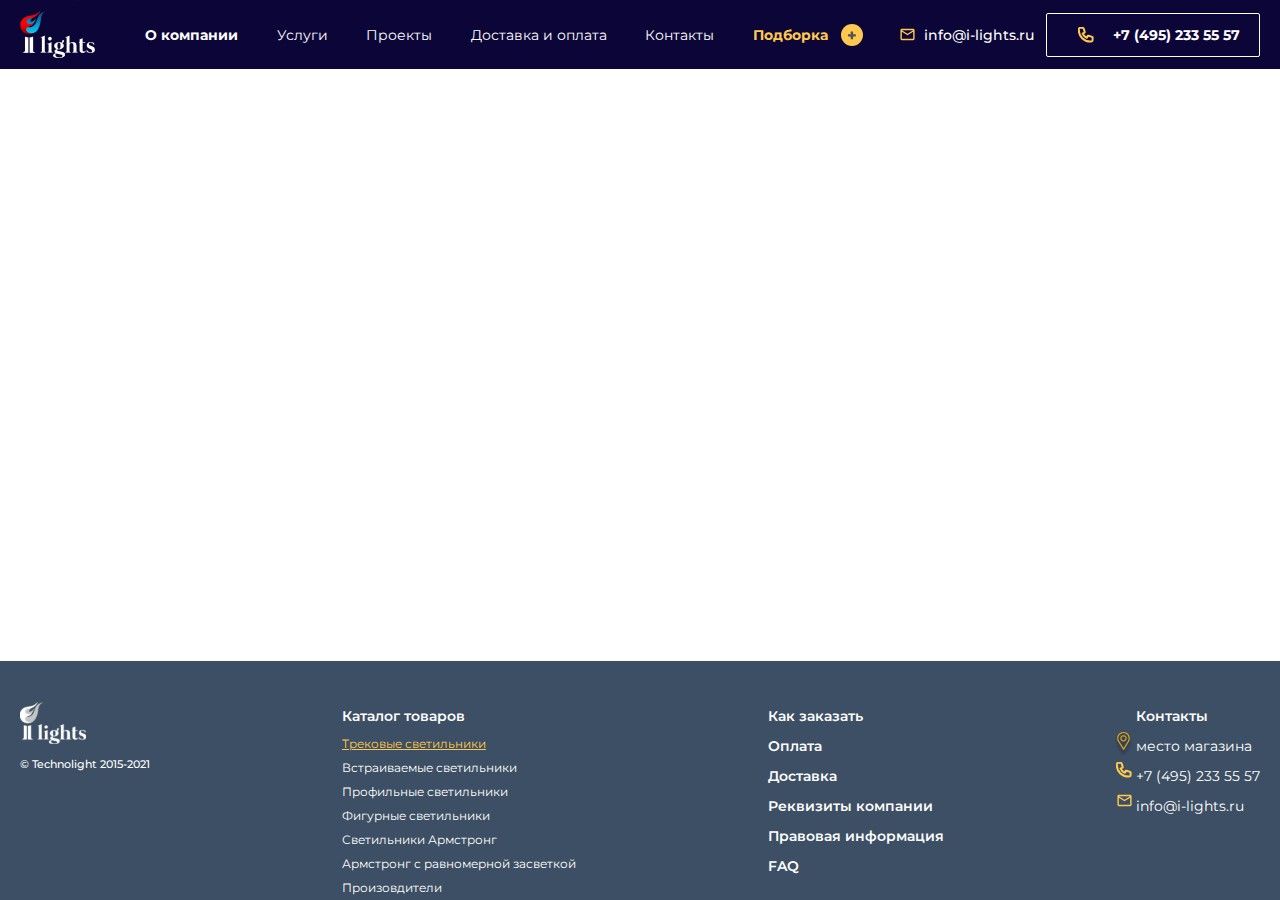
==== index.html @ c02cb26c "initial commit" ====
<!DOCTYPE html>
<html lang="en">
  <head>
    <meta charset="UTF-8" />
    <meta http-equiv="X-UA-Compatible" content="IE=edge" />
    <meta name="viewport" content="width=device-width, initial-scale=1.0" />
    <link rel="stylesheet" href="./css/main.css">
    <title>Home Page</title>
  </head>

  <body>
    <header class="site-header">
      <div class="container">
        <div class="header__inner">
          <a class="logo__link" href="./index.html"> <img class="logo__img" src="./images/site-logo.png" alt=" site logo " width="75" height="58"></a>
          <nav class="navbar">
            <ul class="navbar__list">
              <li class="navbar__item">
                <a class="navbar__item__link select" href="./about.html"> О компании</a>
              </li>
              <li class="navbar__item">
                <a class="navbar__item__link" href="./about.html"> Услуги</a>
              </li>
              <li class="navbar__item">
                <a class="navbar__item__link" href="./about.html"> Проекты</a>
              </li>
              <li class="navbar__item">
                <a class="navbar__item__link" href="./about.html">Доставка и оплата</a>
              </li>
              <li class="navbar__item">
                <a class="navbar__item__link" href="./about.html"> Контакты</a>
              </li>
              <li class="navbar__item">
                <a class="navbar__item__link navbar__item__link__selected" href="./about.html"> Подборка</a>
              </li>
            </ul>
          </nav>
          <a class="header__email" href="mailto:info@i-lights.ru
          "> info@i-lights.ru
        </a>
          <a class="header__tel" href="tel:+74952335557">+7 (495)  233 55 57</a>
          <button type="submit" class="burger__btn"><img class="b__line" src="./images/line1.svg" alt=""> <img class="b__line2" src="./images/line1.svg" alt=""><img class="b__line" src="./images/line1.svg" alt=""></button>
        </div>
      </div>
    </header>
    <main >

    </main>
    <footer class="site-footer">
      <div class="container">
        <div class="footer__inner">
          <div class="box-1">
            <a href="./index.html"> <img src="./images/sitelogowhite.svg" alt="site logo"></a>
            <p class="technolight">© Technolight 2015-2021</p>
          </div>
          <div class="box-2"> 
            <strong class="box__title"> 
              Каталог товаров
              </strong>
              <ul class="box__list"> 
                <li class="box__item"> 
                  <a class="box-link box-link--first" href="#"> Трековые светильники</a>
                </li>
                <li class="box__item"> 
                  <a class="box-link" href="#">
                    Встраиваемые светильники
                  </a>
                </li>
                <li class="box__item"> 
                  <a class="box-link" href="#">
                    Профильные светильники
                  </a>
                </li>
                <li class="box__item"> 
                  <a class="box-link" href="#">
                    Фигурные светильники
                  </a>
                </li>
                <li class="box__item"> 
                  <a class="box-link" href="#">
                    Светильники Армстронг
                  </a>
                </li>
                <li class="box__item"> 
                  <a class="box-link" href="#">
                    Армстронг с равномерной засветкой
                  </a>
                </li>
                <li class="box__item"> 
                  <a class="box-link" href="#">
                    Произовдители
                  </a>
                </li>
                
              </ul>
          </div>
          <div class="box-2"> 
            <strong class="box__title"> 
              Как заказать
              </strong>
              <ul class="box__list"> 
                <li class="box__item"> 
                  <a class="box__title" href="#"> Оплата</a>
                </li>
                <li class="box__item"> 
                  <a class="box__title" href="#">
                    Доставка
                  </a>
                </li>
                <li class="box__item"> 
                  <a class="box__title" href="#">
                    Реквизиты компании
                  </a>
                </li>
                <li class="box__item"> 
                  <a class="box__title" href="#">
                    Правовая информация
                  </a>
                </li>
                <li class="box__item"> 
                  <a class="box__title" href="#">
                    FAQ
                  </a>
                </li>
              </ul>
          </div>
          <div class="box-contact">
            <strong class="box__title">
              Контакты

            </strong>
            <ul class="box__list box__list__contacts">
              <li class="box__item box__loc"> 
                <a class="box__link " href="#">место магазина</a>
              </li>
              <li class="box__item box__tel"> 
                <a class="box__link " href="tel:+7(495)2335557">+7 (495) 233 55 57</a>
              </li>
              <li class="box__item  box__email"> 
                <a class="box__link" href="mailto:info@i-lights.ru">info@i-lights.ru</a>
              </li>
            </ul>
          </div>
        </div>
      </div>
    </footer>
    <script src="./main.js"></script>
  </body>
</html>
---- css/main.css ----
@charset "UTF-8";
/* montserrat-300 - latin_cyrillic */
@font-face {
  font-family: "Montserrat";
  font-style: normal;
  font-weight: 300;
  src: local(""), url("../fonts/montserrat-v25-latin_cyrillic-300.woff2") format("woff2"), url("../fonts/montserrat-v25-latin_cyrillic-300.woff") format("woff"); /* Chrome 6+, Firefox 3.6+, IE 9+, Safari 5.1+ */
}
/* montserrat-regular - latin_cyrillic */
@font-face {
  font-family: "Montserrat";
  font-style: normal;
  font-weight: 400;
  src: local(""), url("../fonts/montserrat-v25-latin_cyrillic-regular.woff2") format("woff2"), url("../fonts/montserrat-v25-latin_cyrillic-regular.woff") format("woff"); /* Chrome 6+, Firefox 3.6+, IE 9+, Safari 5.1+ */
}
/* montserrat-500 - latin_cyrillic */
@font-face {
  font-family: "Montserrat";
  font-style: normal;
  font-weight: 500;
  src: local(""), url("../fonts/montserrat-v25-latin_cyrillic-500.woff2") format("woff2"), url("../fonts/montserrat-v25-latin_cyrillic-500.woff") format("woff"); /* Chrome 6+, Firefox 3.6+, IE 9+, Safari 5.1+ */
}
/* montserrat-600 - latin_cyrillic */
@font-face {
  font-family: "Montserrat";
  font-style: normal;
  font-weight: 600;
  src: local(""), url("../fonts/montserrat-v25-latin_cyrillic-600.woff2") format("woff2"), url("../fonts/montserrat-v25-latin_cyrillic-600.woff") format("woff"); /* Chrome 6+, Firefox 3.6+, IE 9+, Safari 5.1+ */
}
/* montserrat-700 - latin_cyrillic */
@font-face {
  font-family: "Montserrat";
  font-style: normal;
  font-weight: 700;
  src: local(""), url("../fonts/montserrat-v25-latin_cyrillic-700.woff2") format("woff2"), url("../fonts/montserrat-v25-latin_cyrillic-700.woff") format("woff"); /* Chrome 6+, Firefox 3.6+, IE 9+, Safari 5.1+ */
}
/* montserrat-800 - latin_cyrillic */
@font-face {
  font-family: "Montserrat";
  font-style: normal;
  font-weight: 800;
  src: local(""), url("../fonts/montserrat-v25-latin_cyrillic-800.woff2") format("woff2"), url("../fonts/montserrat-v25-latin_cyrillic-800.woff") format("woff"); /* Chrome 6+, Firefox 3.6+, IE 9+, Safari 5.1+ */
}
/*! normalize.css v8.0.1 | MIT License | github.com/necolas/normalize.css */
/* Document
========================================================================== */
/**
 * 1. Correct the line height in all browsers.
 * 2. Prevent adjustments of font size after orientation changes in iOS.
 */
html {
  line-height: 1.15; /* 1 */
  -webkit-text-size-adjust: 100%; /* 2 */
}

/* Sections
========================================================================== */
/**
 * Remove the margin in all browsers.
 */
body {
  margin: 0;
}

/**
 * Render the `main` element consistently in IE.
 */
main {
  display: block;
}

/**
 * Correct the font size and margin on `h1` elements within `section` and
 * `article` contexts in Chrome, Firefox, and Safari.
 */
h1 {
  font-size: 2em;
  margin: 0.67em 0;
}

/* Grouping content
========================================================================== */
/**
 * 1. Add the correct box sizing in Firefox.
 * 2. Show the overflow in Edge and IE.
 */
hr {
  box-sizing: content-box; /* 1 */
  height: 0; /* 1 */
  overflow: visible; /* 2 */
}

/**
 * 1. Correct the inheritance and scaling of font size in all browsers.
 * 2. Correct the odd `em` font sizing in all browsers.
 */
pre {
  font-family: monospace, monospace; /* 1 */
  font-size: 1em; /* 2 */
}

/* Text-level semantics
========================================================================== */
/**
 * Remove the gray background on active links in IE 10.
 */
a {
  background-color: transparent;
}

/**
 * 1. Remove the bottom border in Chrome 57-
 * 2. Add the correct text decoration in Chrome, Edge, IE, Opera, and Safari.
 */
abbr[title] {
  border-bottom: none; /* 1 */
  text-decoration: underline; /* 2 */
  -webkit-text-decoration: underline dotted;
          text-decoration: underline dotted; /* 2 */
}

/**
 * Add the correct font weight in Chrome, Edge, and Safari.
 */
b,
strong {
  font-weight: bolder;
}

/**
 * 1. Correct the inheritance and scaling of font size in all browsers.
 * 2. Correct the odd `em` font sizing in all browsers.
 */
code,
kbd,
samp {
  font-family: monospace, monospace; /* 1 */
  font-size: 1em; /* 2 */
}

/**
 * Add the correct font size in all browsers.
 */
small {
  font-size: 80%;
}

/**
 * Prevent `sub` and `sup` elements from affecting the line height in
 * all browsers.
 */
sub,
sup {
  font-size: 75%;
  line-height: 0;
  position: relative;
  vertical-align: baseline;
}

sub {
  bottom: -0.25em;
}

sup {
  top: -0.5em;
}

/* Embedded content
========================================================================== */
/**
 * Remove the border on images inside links in IE 10.
 */
img {
  border-style: none;
}

/* Forms
========================================================================== */
/**
 * 1. Change the font styles in all browsers.
 * 2. Remove the margin in Firefox and Safari.
 */
button,
input,
optgroup,
select,
textarea {
  font-family: inherit; /* 1 */
  font-size: 100%; /* 1 */
  line-height: 1.15; /* 1 */
  margin: 0; /* 2 */
}

/**
 * Show the overflow in IE.
 * 1. Show the overflow in Edge.
 */
button,
input {
  /* 1 */
  overflow: visible;
}

/**
 * Remove the inheritance of text transform in Edge, Firefox, and IE.
 * 1. Remove the inheritance of text transform in Firefox.
 */
button,
select {
  /* 1 */
  text-transform: none;
}

/**
 * Correct the inability to style clickable types in iOS and Safari.
 */
button,
[type=button],
[type=reset],
[type=submit] {
  -webkit-appearance: button;
}

/**
 * Remove the inner border and padding in Firefox.
 */
button::-moz-focus-inner,
[type=button]::-moz-focus-inner,
[type=reset]::-moz-focus-inner,
[type=submit]::-moz-focus-inner {
  border-style: none;
  padding: 0;
}

/**
 * Restore the focus styles unset by the previous rule.
 */
button:-moz-focusring,
[type=button]:-moz-focusring,
[type=reset]:-moz-focusring,
[type=submit]:-moz-focusring {
  outline: 1px dotted ButtonText;
}

/**
 * Correct the padding in Firefox.
 */
fieldset {
  padding: 0.35em 0.75em 0.625em;
}

/**
 * 1. Correct the text wrapping in Edge and IE.
 * 2. Correct the color inheritance from `fieldset` elements in IE.
 * 3. Remove the padding so developers are not caught out when they zero out
 *    `fieldset` elements in all browsers.
 */
legend {
  box-sizing: border-box; /* 1 */
  color: inherit; /* 2 */
  display: table; /* 1 */
  max-width: 100%; /* 1 */
  padding: 0; /* 3 */
  white-space: normal; /* 1 */
}

/**
 * Add the correct vertical alignment in Chrome, Firefox, and Opera.
 */
progress {
  vertical-align: baseline;
}

/**
 * Remove the default vertical scrollbar in IE 10+.
 */
textarea {
  overflow: auto;
}

/**
 * 1. Add the correct box sizing in IE 10.
 * 2. Remove the padding in IE 10.
 */
[type=checkbox],
[type=radio] {
  box-sizing: border-box; /* 1 */
  padding: 0; /* 2 */
}

/**
 * Correct the cursor style of increment and decrement buttons in Chrome.
 */
[type=number]::-webkit-inner-spin-button,
[type=number]::-webkit-outer-spin-button {
  height: auto;
}

/**
 * 1. Correct the odd appearance in Chrome and Safari.
 * 2. Correct the outline style in Safari.
 */
[type=search] {
  -webkit-appearance: textfield; /* 1 */
  outline-offset: -2px; /* 2 */
}

/**
 * Remove the inner padding in Chrome and Safari on macOS.
 */
[type=search]::-webkit-search-decoration {
  -webkit-appearance: none;
}

/**
 * 1. Correct the inability to style clickable types in iOS and Safari.
 * 2. Change font properties to `inherit` in Safari.
 */
::-webkit-file-upload-button {
  -webkit-appearance: button; /* 1 */
  font: inherit; /* 2 */
}

/* Interactive
========================================================================== */
/*
 * Add the correct display in Edge, IE 10+, and Firefox.
 */
details {
  display: block;
}

/*
 * Add the correct display in all browsers.
 */
summary {
  display: list-item;
}

/* Misc
========================================================================== */
/**
 * Add the correct display in IE 10+.
 */
template {
  display: none;
}

/**
 * Add the correct display in IE 10.
 */
[hidden] {
  display: none;
}

html {
  scroll-behavior: smooth;
  height: 100%;
}

*,
*::after,
*::before {
  box-sizing: border-box;
}

body {
  display: flex;
  flex-direction: column;
  height: 100%;
  margin: 0;
  font-family: "Montserrat", Arial, sans-serif;
}

img {
  max-width: 100%;
  height: auto;
  vertical-align: middle;
  -o-object-fit: cover;
     object-fit: cover;
}

main {
  flex-grow: 1;
}

.visually-hidden {
  position: absolute;
  width: 1px;
  height: 1px;
  margin: -1px;
  padding: 0;
  overflow: hidden;
  border: 0;
  clip: rect(0 0 0 0);
}

.container {
  width: 100%;
  max-width: 1325px;
  margin: 0 auto;
  padding: 0 20px;
}

.site-header {
  background-color: #0C0537;
}

.header__inner {
  padding: 0px 0 11px 0;
  display: flex;
  align-items: center;
  display: flex;
  align-items: center;
}

.logo__img {
  width: 78;
  height: 58px;
}

.navbar {
  padding: 13px 0 0 0;
  width: 100%;
  max-width: 683px;
  margin-left: auto;
}

.navbar__list {
  width: 100%;
  max-width: 683px;
  display: flex;
  align-items: center;
  justify-content: space-between;
  margin: 0;
  list-style-type: none;
  padding: 0;
}

.navbar__item__link {
  font-weight: 400;
  font-size: 14px;
  line-height: 121%;
  color: #FFFFFF;
  text-decoration: none;
}

.select {
  font-weight: 700;
}

.navbar__item__link__selected {
  position: relative;
  font-weight: 700;
  color: #FFC94F;
}

.navbar__item__link__selected::after {
  position: absolute;
  width: 22px;
  height: 22px;
  background-image: url(../../images/plus.svg);
  top: -2px;
  right: -35px;
  content: "";
}

.header__email {
  position: relative;
  margin-left: 96px;
  margin-right: 12px;
  padding: 13px 0 0 0;
  font-weight: 500;
  font-size: 14px;
  line-height: 121%;
  color: #FFFFFF;
  text-decoration: none;
}

.header__email::after {
  position: absolute;
  width: 17px;
  height: 17px;
  background-image: url(../../images/email.svg);
  background-repeat: no-repeat;
  top: 12px;
  left: -25px;
  content: "";
}

.header__tel {
  position: relative;
  width: 100%;
  max-width: 214px;
  border: 1px solid #FFFFFF;
  border-radius: 2px;
  padding: 13px 13px 13px 59px;
  text-align: center;
  margin-top: 12px;
  text-decoration: none;
  text-decoration: none;
  font-weight: 700;
  font-size: 14px;
  line-height: 121%;
  color: #FFFFFF;
}

.header__tel::after {
  position: absolute;
  width: 16px;
  height: 16px;
  background-image: url(../../images/phone.svg);
  background-repeat: no-repeat;
  top: 13px;
  left: 31px;
  content: "";
}

.burger__btn {
  display: block;
  display: flex;
  align-items: center;
  justify-content: space-between;
  flex-direction: column;
  background-color: transparent;
  display: none;
}

.b__line {
  display: block;
}

@media only screen and (max-width: 600px) {
  .container {
    padding: 0 10px;
  }
  .header__inner {
    padding: px 0 11px 0;
    display: flex;
    align-items: center;
    justify-content: space-between;
  }
  .navbar {
    display: none;
  }
  .open {
    display: block;
  }
  .header__tel {
    display: none;
  }
  .header__email {
    display: none;
  }
  .burger__btn {
    margin-top: 13px;
    padding: 0;
    display: block;
    border: 0;
  }
  .b__line2 {
    display: block;
    margin-top: 9px;
    margin-bottom: 9px;
  }
}
.site-footer {
  background-color: #3D4F64;
}

.footer__inner {
  padding-top: 41px;
  display: flex;
  align-items: start;
  justify-content: space-between;
}

.technolight {
  font-weight: 500;
  font-size: 11px;
  line-height: 164%;
  color: #FFFFFF;
}

.box__list {
  list-style-type: none;
  margin: 0;
  padding: 0;
}

.box__item {
  padding: 0;
}

.box__title {
  text-decoration: none;
  font-weight: 600;
  font-size: 14px;
  line-height: 214%;
  color: #FFFFFF;
}

.box-link {
  text-decoration: none;
  color: #fff;
  font-weight: 400;
  font-size: 12px;
  line-height: 200%;
  text-decoration: none;
}

.box-link--first {
  text-decoration: underline;
  color: #FFC94F;
}

.box__link {
  text-decoration: none;
  font-weight: 400;
  font-size: 14px;
  line-height: 214%;
  color: #FFFFFF;
}

.box__tel {
  position: relative;
}

.box__tel::before {
  position: absolute;
  width: 16px;
  height: 16px;
  background-image: url(../../images/phone.svg);
  background-repeat: no-repeat;
  top: 0px;
  left: -20px;
  content: "";
}

.box__email {
  position: relative;
}

.box__email::before {
  position: absolute;
  width: 16px;
  height: 16px;
  background-image: url(../../images/email.svg);
  background-repeat: no-repeat;
  top: 0px;
  left: -20px;
  content: "";
}

.box__loc {
  position: relative;
}

.box__loc::before {
  position: absolute;
  width: 25px;
  height: 25px;
  background-image: url(../../images/Пин.svg);
  background-repeat: no-repeat;
  background-size: 25px 25px;
  top: 0px;
  left: -25px;
  content: "";
}

@media only screen and (max-width: 600px) {
  .site-footer {
    background-color: #3D4F64;
  }
  .footer__inner {
    padding-top: 19px;
    display: flex;
    align-items: start;
    justify-content: space-between;
    flex-wrap: wrap;
  }
  .box-1 {
    width: 300px;
  }
  .technolight {
    font-weight: 500;
    font-size: 11px;
    line-height: 164%;
    color: #FFFFFF;
  }
  .box-2 {
    margin-bottom: 24px;
  }
  .box__list {
    list-style-type: none;
    margin: 0;
    padding: 0;
  }
  .box__list__contacts {
    margin-left: 20px;
    display: flex;
    align-items: flex-end;
    justify-content: space-around;
    flex-wrap: wrap;
  }
  .box__item {
    padding: 0;
    width: 100%;
    max-width: 160px;
  }
  .box__title {
    text-decoration: none;
    font-weight: 500;
    font-size: 14px;
    line-height: 214%;
    color: #FFFFFF;
  }
  .box-link {
    text-decoration: none;
    color: #fff;
    font-weight: 400;
    font-size: 12px;
    line-height: 200%;
    text-decoration: none;
  }
  .box-link--first {
    text-decoration: underline;
    color: #FFC94F;
  }
  .box__link {
    text-decoration: none;
    font-weight: 400;
    font-size: 14px;
    line-height: 214%;
    color: #FFFFFF;
  }
  .box__tel {
    width: 100%;
    max-width: 140px;
    position: relative;
  }
  .box__tel::before {
    position: absolute;
    width: 16px;
    height: 16px;
    background-image: url(../../images/phone.svg);
    background-repeat: no-repeat;
    top: 5px;
    left: -20px;
    content: "";
  }
  .box__email {
    width: 100%;
    max-width: 140px;
    position: relative;
  }
  .box__email::before {
    position: absolute;
    width: 16px;
    height: 16px;
    background-image: url(../../images/email.svg);
    background-repeat: no-repeat;
    top: 5px;
    left: -20px;
    content: "";
  }
  .box__loc {
    width: 100%;
    max-width: 140px;
    position: relative;
  }
  .box__loc::before {
    position: absolute;
    width: 25px;
    height: 25px;
    background-image: url(../../images/Пин.svg);
    background-repeat: no-repeat;
    background-size: 25px 25px;
    top: 5px;
    left: -25px;
    content: "";
  }
}/*# sourceMappingURL=main.css.map */
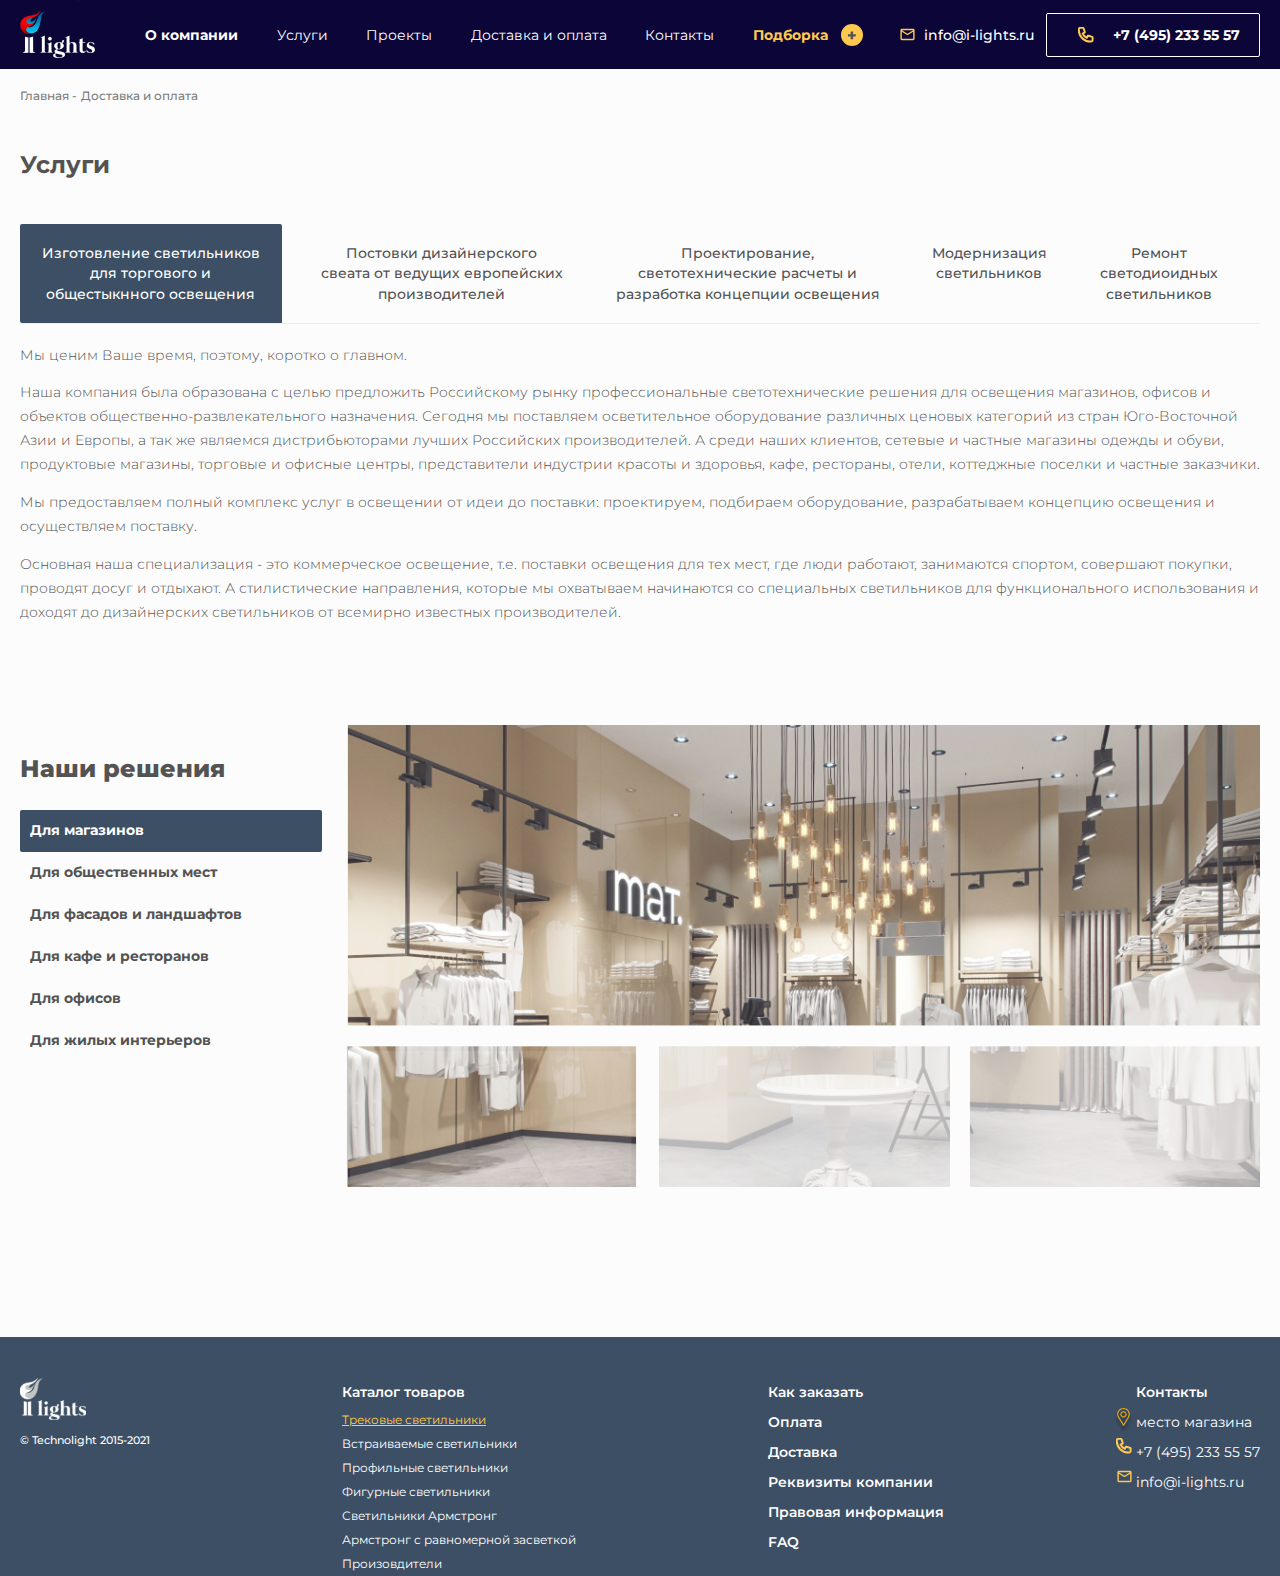
==== commit f363b6fe: "Commit text" ====
--- a/index.html
+++ b/index.html
@@ -19,13 +19,13 @@
                 <a class="navbar__item__link select" href="./about.html"> О компании</a>
               </li>
               <li class="navbar__item">
-                <a class="navbar__item__link" href="./about.html"> Услуги</a>
+                <a class="navbar__item__link" href="./services.html"> Услуги</a>
               </li>
               <li class="navbar__item">
                 <a class="navbar__item__link" href="./about.html"> Проекты</a>
               </li>
               <li class="navbar__item">
-                <a class="navbar__item__link" href="./about.html">Доставка и оплата</a>
+                <a class="navbar__item__link" href="./delivery.html">Доставка и оплата</a>
               </li>
               <li class="navbar__item">
                 <a class="navbar__item__link" href="./about.html"> Контакты</a>
@@ -44,6 +44,266 @@
       </div>
     </header>
     <main >
+   
+
+      <section class="services"> 
+
+        <div class="container">  
+        
+           <div class="services__inner"> 
+             <a class="services__title__link" href="">Главная   - </a>  <a class="services__title__link" href="">  Доставка и оплата</a>
+        
+           </div> 
+        
+           <div class="service__blk"> 
+        
+            <h3 class="service__blk__title">Услуги</h3>  
+        
+            <ol class="service__blk__list">  
+        
+              <li class="service__blk__item_  service__blk__item__activ"> 
+        
+                <a class="service__blk__link_    service__blk__link__activ" href="#">Изготовление 
+                  светильников для торгового и общестыкнного освещения</a> 
+        
+                 
+               <details class="formes__content__detailes__">
+                <summary class="formes__content__">
+                  <h3 class="formes__title_">
+                    Изготовление 
+                    светильников для торгового и общестыкнного освещения
+                  </h3>
+        
+                  <svg class="svg__formes__sumari" width="41" height="41" fill="none" xmlns="http://www.w3.org/2000/svg">
+                    <path d="M28.989 15.784a1.667 1.667 0 0 0-2.35 0l-5.983 5.9-5.9-5.9a1.667 1.667 0 1 0-2.35 2.367l7.066 7.066a1.666 1.666 0 0 0 2.367 0l7.15-7.066a1.666 1.666 0 0 0 0-2.367Z" fill="#333"></path>
+                  </svg> 
+        
+               
+                </summary> 
+                <p class="formes__title__text"> 
+        
+                  Мы ценим Ваше время, поэтому, коротко о главном.
+        
+        Наша компания была образована с целью предложить Российскому рынку профессиональные светотехнические решения для освещения магазинов, офисов и объектов общественно-развлекательного назначения. Сегодня мы поставляем осветительное оборудование различных ценовых категорий из стран Юго-Восточной Азии и Европы, а так же являемся дистрибьюторами лучших Российских производителей. А среди наших клиентов, сетевые и частные магазины одежды и обуви, продуктовые магазины, торговые и офисные центры, представители индустрии красоты и здоровья, кафе, рестораны, отели, коттеджные поселки и частные заказчики.
+        
+        Мы предоставляем полный комплекс услуг в освещении от идеи до поставки: проектируем, подбираем оборудование, разрабатываем концепцию освещения и осуществляем поставку.
+        
+        Основная наша специализация - это коммерческое освещение, т.е. поставки освещения для тех мест, где люди работают, занимаются спортом, совершают покупки, проводят досуг и отдыхают. А стилистические направления, которые мы охватываем начинаются со специальных светильников для функционального использования и доходят до дизайнерских светильников от всемирно известных производителей.
+                </p>
+                </details>  
+         
+              </li> 
+        
+              <li class="service__blk__item_"> 
+        
+                <a class="service__blk__link_" href="#">Постовки дизайнерского
+                  свеата от ведущих европейских производителей</a> 
+        
+                <details class="formes__content__detailes__">
+                  <summary class="formes__content__">
+                    <h3 class="formes__title_">
+                      Постовки дизайнерского
+                      свеата от ведущих европейских производителей
+                    </h3>
+          
+                    <svg class="svg__formes__sumari" width="41" height="41" fill="none" xmlns="http://www.w3.org/2000/svg">
+                      <path d="M28.989 15.784a1.667 1.667 0 0 0-2.35 0l-5.983 5.9-5.9-5.9a1.667 1.667 0 1 0-2.35 2.367l7.066 7.066a1.666 1.666 0 0 0 2.367 0l7.15-7.066a1.666 1.666 0 0 0 0-2.367Z" fill="#333"></path>
+                    </svg> 
+          
+                  
+                  </summary> 
+                  <p class="formes__title__text"> 
+          
+                    Мы ценим Ваше время, поэтому, коротко о главном.
+        
+        Наша компания была образована с целью предложить Российскому рынку профессиональные светотехнические решения для освещения магазинов, офисов и объектов общественно-развлекательного назначения. Сегодня мы поставляем осветительное оборудование различных ценовых категорий из стран Юго-Восточной Азии и Европы, а так же являемся дистрибьюторами лучших Российских производителей. А среди наших клиентов, сетевые и частные магазины одежды и обуви, продуктовые магазины, торговые и офисные центры, представители индустрии красоты и здоровья, кафе, рестораны, отели, коттеджные поселки и частные заказчики.
+        
+        Мы предоставляем полный комплекс услуг в освещении от идеи до поставки: проектируем, подбираем оборудование, разрабатываем концепцию освещения и осуществляем поставку.
+        
+        Основная наша специализация - это коммерческое освещение, т.е. поставки освещения для тех мест, где люди работают, занимаются спортом, совершают покупки, проводят досуг и отдыхают. А стилистические направления, которые мы охватываем начинаются со специальных светильников для функционального использования и доходят до дизайнерских светильников от всемирно известных производителей.
+                  </p>
+                  </details>  
+        
+              </li> 
+        
+              <li class="service__blk__item_"> 
+        
+                <a class="service__blk__link_" href="#">Проектирование, светотехнические расчеты 
+                  и разработка концепции освещения</a> 
+        
+                <details class="formes__content__detailes__">
+                  <summary class="formes__content__">
+                    <h3 class="formes__title_">
+                      Проектирование, светотехнические расчеты 
+                      и разработка концепции освещения
+                    </h3>
+                     <div >
+                    <svg class="svg__formes__sumari" width="41" height="41" fill="none" xmlns="http://www.w3.org/2000/svg">
+                      <path d="M28.989 15.784a1.667 1.667 0 0 0-2.35 0l-5.983 5.9-5.9-5.9a1.667 1.667 0 1 0-2.35 2.367l7.066 7.066a1.666 1.666 0 0 0 2.367 0l7.15-7.066a1.666 1.666 0 0 0 0-2.367Z" fill="#333"></path>
+                    </svg> 
+                     </div>
+              
+                  </summary> 
+                  <p class="formes__title__text"> 
+          
+                    Мы ценим Ваше время, поэтому, коротко о главном.
+        
+        Наша компания была образована с целью предложить Российскому рынку профессиональные светотехнические решения для освещения магазинов, офисов и объектов общественно-развлекательного назначения. Сегодня мы поставляем осветительное оборудование различных ценовых категорий из стран Юго-Восточной Азии и Европы, а так же являемся дистрибьюторами лучших Российских производителей. А среди наших клиентов, сетевые и частные магазины одежды и обуви, продуктовые магазины, торговые и офисные центры, представители индустрии красоты и здоровья, кафе, рестораны, отели, коттеджные поселки и частные заказчики.
+        
+        Мы предоставляем полный комплекс услуг в освещении от идеи до поставки: проектируем, подбираем оборудование, разрабатываем концепцию освещения и осуществляем поставку.
+        
+        Основная наша специализация - это коммерческое освещение, т.е. поставки освещения для тех мест, где люди работают, занимаются спортом, совершают покупки, проводят досуг и отдыхают. А стилистические направления, которые мы охватываем начинаются со специальных светильников для функционального использования и доходят до дизайнерских светильников от всемирно известных производителей.
+                  </p>
+                  </details>  
+        
+              </li> 
+        
+              <li class="service__blk__item_"> 
+        
+                <a class="service__blk__link_" href="#">Модернизация светильников</a> 
+        
+                <details class="formes__content__detailes__">
+                  <summary class="formes__content__">
+                    <h3 class="formes__title_">
+                      Модернизация светильников
+                    </h3>
+          
+                    <svg class="svg__formes__sumari" width="41" height="41" fill="none" xmlns="http://www.w3.org/2000/svg">
+                      <path d="M28.989 15.784a1.667 1.667 0 0 0-2.35 0l-5.983 5.9-5.9-5.9a1.667 1.667 0 1 0-2.35 2.367l7.066 7.066a1.666 1.666 0 0 0 2.367 0l7.15-7.066a1.666 1.666 0 0 0 0-2.367Z" fill="#333"></path>
+                    </svg> 
+          
+                 
+                  </summary> 
+                  <p class="formes__title__text"> 
+          
+                    Мы ценим Ваше время, поэтому, коротко о главном.
+        Наша компания была образована с целью предложить Российскому рынку профессиональные светотехнические решения для освещения магазинов, офисов и объектов общественно-развлекательного назначения. Сегодня мы поставляем осветительное оборудование различных ценовых категорий из стран Юго-Восточной Азии и Европы, а так же являемся дистрибьюторами лучших Российских производителей. А среди наших клиентов, сетевые и частные магазины одежды и обуви, продуктовые магазины, торговые и офисные центры, представители индустрии красоты и здоровья, кафе, рестораны, отели, коттеджные поселки и частные заказчики.
+        Мы предоставляем полный комплекс услуг в освещении от идеи до поставки: проектируем, подбираем оборудование, разрабатываем концепцию освещения и осуществляем поставку.
+        Основная наша специализация - это коммерческое освещение, т.е. поставки освещения для тех мест, где люди работают, занимаются спортом, совершают покупки, проводят досуг и отдыхают. А стилистические направления, которые мы охватываем начинаются со специальных светильников для функционального использования и доходят до дизайнерских светильников от всемирно известных производителей.
+                  </p>
+                  </details>  
+        
+              </li>  
+
+              <li class="service__blk__item_"> 
+        
+                <a class="service__blk__link_" href="#">Ремонт светодиоидных светильников</a> 
+        
+                <details class="formes__content__detailes__">
+                  <summary class="formes__content__">
+                    <h3 class="formes__title_">Ремонт светодиоидных светильников
+                    </h3>
+          
+                    <svg class="svg__formes__sumari" width="41" height="41" fill="none" xmlns="http://www.w3.org/2000/svg">
+                      <path d="M28.989 15.784a1.667 1.667 0 0 0-2.35 0l-5.983 5.9-5.9-5.9a1.667 1.667 0 1 0-2.35 2.367l7.066 7.066a1.666 1.666 0 0 0 2.367 0l7.15-7.066a1.666 1.666 0 0 0 0-2.367Z" fill="#333"></path>
+                    </svg> 
+          
+                 
+                  </summary> 
+                  <p class="formes__title__text"> 
+          
+                    Мы ценим Ваше время, поэтому, коротко о главном.
+        Наша компания была образована с целью предложить Российскому рынку профессиональные светотехнические решения для освещения магазинов, офисов и объектов общественно-развлекательного назначения. Сегодня мы поставляем осветительное оборудование различных ценовых категорий из стран Юго-Восточной Азии и Европы, а так же являемся дистрибьюторами лучших Российских производителей. А среди наших клиентов, сетевые и частные магазины одежды и обуви, продуктовые магазины, торговые и офисные центры, представители индустрии красоты и здоровья, кафе, рестораны, отели, коттеджные поселки и частные заказчики.
+        Мы предоставляем полный комплекс услуг в освещении от идеи до поставки: проектируем, подбираем оборудование, разрабатываем концепцию освещения и осуществляем поставку.
+        Основная наша специализация - это коммерческое освещение, т.е. поставки освещения для тех мест, где люди работают, занимаются спортом, совершают покупки, проводят досуг и отдыхают. А стилистические направления, которые мы охватываем начинаются со специальных светильников для функционального использования и доходят до дизайнерских светильников от всемирно известных производителей.
+                  </p>
+                  </details>  
+        
+              </li> 
+
+
+            </ol> 
+        
+            <div class="services__blk__text"> 
+        
+              <p class="services__blk__text"> 
+        
+                Мы ценим Ваше время, поэтому, коротко о главном.
+              </p> 
+        
+              <p class="services__blk__text"> 
+                Наша компания была образована с целью предложить Российскому рынку профессиональные светотехнические решения для освещения магазинов, офисов и объектов общественно-развлекательного назначения. Сегодня мы поставляем осветительное оборудование различных ценовых категорий из стран Юго-Восточной Азии и Европы, а так же являемся дистрибьюторами лучших Российских производителей. А среди наших клиентов, сетевые и частные магазины одежды и обуви, продуктовые магазины, торговые и офисные центры, представители индустрии красоты и здоровья, кафе, рестораны, отели, коттеджные поселки и частные заказчики.
+                
+              </p> 
+        
+              <p class="services__blk__text"> 
+        
+                Мы предоставляем полный комплекс услуг в освещении от идеи до поставки: проектируем, подбираем оборудование, разрабатываем концепцию освещения и осуществляем поставку.
+                
+              </p> 
+        
+              <p class="services__blk__text"> 
+        
+                Основная наша специализация - это коммерческое освещение, т.е. поставки освещения для тех мест, где люди работают, занимаются спортом, совершают покупки, проводят досуг и отдыхают. А стилистические направления, которые мы охватываем начинаются со специальных светильников для функционального использования и доходят до дизайнерских светильников от всемирно известных производителей.
+              </p>
+            </div>
+             
+            <div class="services__inner__contactis"> 
+        
+              <div class="services__inner__contactis__aside"> 
+              <h3 class="services__inner__contactis__title">Наши решения</h3> 
+        
+                 <ol class="services__inner__contactis__list"> 
+                      
+                    <li class="services__inner__contactis__item services__inner__contactis__item__activ"> 
+                     <a class="services__inner__contactis__link  services__inner__contactis__link__activ" href="#">Для магазинов</a> 
+        
+                     <img class="services__inner__contactis-img__" src="./images/Картинка.png" alt="img" width="600" height="300">
+        
+                    </li> 
+        
+                    <li class="services__inner__contactis__item"> 
+                      <a class="services__inner__contactis__link" href="#">Для общественных мест</a> 
+                      <img class="services__inner__contactis-img__" src="./images/res-1.png" alt="img" width="600" height="300">
+        
+         
+                     </li> 
+        
+                     <li class="services__inner__contactis__item"> 
+                      <a class="services__inner__contactis__link" href="#">Для фасадов и ландшафтов</a> 
+                      <img class="services__inner__contactis-img__" src="./images/res-2.png" alt="img" width="600" height="300">
+        
+         
+                     </li> 
+        
+                     <li class="services__inner__contactis__item"> 
+                      <a class="services__inner__contactis__link" href="#">Для кафе и ресторанов</a> 
+                      <img class="services__inner__contactis-img__" src="./images/res-3.png" alt="img" width="600" height="300">
+        
+         
+                     </li> 
+        
+                     <li class="services__inner__contactis__item"> 
+                      <a class="services__inner__contactis__link" href="#">Для офисов</a> 
+                      <img class="services__inner__contactis-img__" src="./images/res-4.png" alt="img" width="600" height="300">
+        
+         
+                     </li> 
+        
+                     <li class="services__inner__contactis__item"> 
+                      <a class="services__inner__contactis__link" href="#">Для жилых интерьеров</a> 
+                      <img class="services__inner__contactis-img__" src="./images/res-5.png" alt="img" width="600" height="300">
+        
+         
+                     </li>
+                 </ol>
+            </div> 
+          
+        
+            <div class="services__inner__contactis__img"> 
+        
+              <img class="services__inner__contactis__imges" src="./images/Картинка.png" alt="images nash reshenya" width="960" height="580">
+            </div>
+        
+            </div> 
+            
+           </div>
+        
+        </div>
+        
+        
+           </section>
+
 
     </main>
     <footer class="site-footer">
--- a/css/main.css
+++ b/css/main.css
@@ -562,6 +562,1133 @@
     display: block;
     margin-top: 9px;
     margin-bottom: 9px;
+  }
+}
+body {
+  background: #FCFCFC;
+}
+
+.herohero__inner {
+  display: flex;
+  justify-content: space-between;
+  margin-bottom: 149px;
+}
+
+.herohero__img__activ {
+  display: none;
+}
+
+.herohero__title {
+  margin: 0;
+  margin-bottom: 44px;
+  margin-top: 139px;
+  width: 100%;
+  max-width: 561px;
+  font-weight: 800;
+  font-size: 36px;
+  line-height: 40px;
+  color: #535353;
+}
+
+.herohero__span {
+  color: #FFC94F;
+}
+
+.herohero__text {
+  width: 100%;
+  max-width: 485px;
+  font-weight: 400;
+  font-size: 14px;
+  line-height: 22px;
+  color: #8C8C8C;
+  margin-bottom: 40px;
+}
+
+.herohero__link {
+  padding: 13px 55px;
+  font-weight: 700;
+  font-size: 14px;
+  line-height: 17px;
+  color: #535353;
+  text-decoration: none;
+  background: #FFC94F;
+  border-radius: 2px;
+}
+
+.herohero__img {
+  position: relative;
+  width: 722px;
+  height: 380px;
+}
+
+.herohero__img::before {
+  position: absolute;
+  left: -60px;
+  bottom: -30px;
+  width: 1020px;
+  height: 69px;
+  background-image: url("../images/Скрол.png");
+  background-repeat: no-repeat;
+  content: "";
+}
+
+@media only screen and (max-width: 600px) {
+  .herohero__img {
+    display: none;
+  }
+  .herohero__img__activ {
+    display: block;
+    width: 100%;
+    height: 220px;
+  }
+  .herohero__inner {
+    display: flex;
+    flex-direction: column;
+    flex-direction: column-reverse;
+    margin-bottom: 44px;
+  }
+  .herohero__title {
+    margin: 0;
+    margin-bottom: 11px;
+    margin-top: 90px;
+    font-weight: 800;
+    font-size: 24px;
+    line-height: 32px;
+  }
+  .herohero__span {
+    color: #FFC94F;
+  }
+  .herohero__text {
+    width: 100%;
+    max-width: 600px;
+    font-weight: 400;
+    font-size: 14px;
+    line-height: 22px;
+    margin-bottom: 31px;
+  }
+  .herohero__link {
+    padding: 13px 55px;
+    font-weight: 700;
+    font-size: 14px;
+    line-height: 17px;
+  }
+  .herohero__img::before {
+    width: 0px;
+    height: 0px;
+    background-image: url("");
+  }
+}
+.catalog__span {
+  display: inline-block;
+  width: 5px;
+  height: 25px;
+  background: #FFC94F;
+  margin-right: 10px;
+}
+
+.catalog__title {
+  margin: 0;
+  display: inline-block;
+  font-weight: 800;
+  font-size: 30px;
+  line-height: 133%;
+  color: #535353;
+  margin-bottom: 64px;
+}
+
+.catalog__inner {
+  display: flex;
+  justify-content: space-between;
+}
+
+.catalog__inner__subtitle {
+  margin-top: 25px;
+  font-weight: 700;
+  font-size: 18px;
+  line-height: 133%;
+  color: #FFC94F;
+  margin-bottom: 25px;
+}
+
+.catalog__inner__text {
+  width: 100%;
+  max-width: 287px;
+  font-weight: 400;
+  font-size: 14px;
+  line-height: 157%;
+  color: #8C8C8C;
+  margin-bottom: 25px;
+}
+
+.catalog__inner__link {
+  width: 100%;
+  max-width: 280px;
+  background: #3D4F64;
+  border-radius: 2px;
+  padding: 13px 69px;
+  font-weight: 700;
+  font-size: 14px;
+  line-height: 17px;
+  color: #FFFFFF;
+  margin-bottom: 21px;
+  text-decoration: none;
+}
+
+.catalog__inner__list {
+  width: 100%;
+  max-width: 287px;
+}
+
+.catalog__inner__item {
+  font-weight: 700;
+  font-size: 14px;
+  line-height: 157%;
+  color: #535353;
+  padding: 24px 0;
+  border-bottom: 2px solid #EFEFEF;
+}
+.catalog__inner__item:nth-child(4) {
+  border-bottom: none;
+  margin-bottom: 0;
+}
+
+.catalog__blog__img {
+  margin: 0;
+}
+
+.catalog__img {
+  margin: 0;
+  width: 100%;
+  max-width: 960px;
+}
+
+@media only screen and (max-width: 600px) {
+  .catalog__span {
+    display: none;
+  }
+  .catalog__title {
+    font-weight: 800;
+    font-size: 18px;
+    line-height: 40px;
+    margin-bottom: 15px;
+  }
+  .catalog__inner {
+    display: flex;
+    flex-direction: column;
+  }
+  .catalog__inner__blockss {
+    padding-left: 15px;
+  }
+  .catalog__inner__subtitle {
+    margin: 0;
+    padding-bottom: 16px;
+    font-weight: 700;
+    font-size: 14px;
+    line-height: 22px;
+  }
+  .catalog__inner__text {
+    display: none;
+  }
+  .catalog__inner__link {
+    display: none;
+  }
+  .catalog__inner__list {
+    width: 100%;
+    max-width: 600px;
+  }
+  .catalog__inner__item {
+    font-weight: 700;
+    font-size: 14px;
+    line-height: 22px;
+    padding: 16px 0;
+    border-bottom: 2px solid #EFEFEF;
+  }
+  .catalog__inner__item:nth-child(4) {
+    border-bottom: none;
+    margin-bottom: 0;
+  }
+  .catalog__blog__img {
+    display: none;
+  }
+  .catalog__img {
+    display: none;
+  }
+}
+.uclugiy__span {
+  width: 5px;
+  height: 25px;
+  color: #F3A800;
+}
+
+.ucligi__inner__title {
+  font-weight: 800;
+  font-size: 30px;
+  line-height: 133%;
+  color: #535353;
+  margin-bottom: 61px;
+}
+
+.uslugiy__inner__content {
+  display: flex;
+  justify-content: space-between;
+}
+
+.uclugi__svg {
+  width: 42px;
+  height: 42px;
+}
+
+.uclugiy__inner__detailes {
+  width: 100%;
+  max-width: 1150px;
+  border-bottom: 2px solid #E5E5E5;
+}
+
+.uclugiy__inner__summari {
+  list-style-type: none;
+  display: flex;
+  align-items: center;
+  justify-content: space-between;
+}
+
+.uclugiy__inner__det__text {
+  font-weight: 700;
+  font-size: 16px;
+  line-height: 250%;
+  color: #535353;
+}
+
+.uclugiy__inner__text {
+  font-weight: 400;
+  font-size: 14px;
+  line-height: 171%;
+  color: #A6A6A6;
+  width: 100%;
+  max-width: 1014px;
+}
+
+@media only screen and (max-width: 600px) {
+  .uclugiy__span {
+    display: none;
+  }
+  .ucligi__inner__title {
+    font-weight: 800;
+    font-size: 18px;
+    line-height: 40px;
+    margin-bottom: 19px;
+  }
+  .uslugiy__inner__content {
+    display: flex;
+    justify-content: space-between;
+  }
+  .uclugi__svg {
+    width: 42px;
+    height: 42px;
+  }
+  .uclugiy__inner__detailes {
+    width: 100%;
+    max-width: 500px;
+    border-bottom: 2px solid #E5E5E5;
+    margin-bottom: 20px;
+  }
+  .uclugiy__inner__summari {
+    list-style-type: none;
+  }
+  .uclugiy__summariy__svg {
+    display: none;
+  }
+  .uclugiy__inner__det__text {
+    font-weight: 700;
+    font-size: 14px;
+    line-height: 22px;
+  }
+  .uclugiy__inner__text {
+    display: none;
+  }
+}
+.novinci__inner__span {
+  display: inline-block;
+  width: 5px;
+  height: 25px;
+  background: #FFC94F;
+  margin-right: 10px;
+}
+
+.novinci__inner__title {
+  display: inline-block;
+  font-weight: 800;
+  font-size: 30px;
+  line-height: 133%;
+  color: #535353;
+  margin-bottom: 43px;
+}
+
+.novinci__inner__list {
+  list-style: none;
+  padding-left: 0;
+  display: flex;
+  justify-content: space-between;
+  margin-bottom: 82px;
+}
+
+.novinci__inner__item {
+  width: 100%;
+  max-width: 304px;
+  background-color: #FFFFFF;
+}
+
+.novinci__inner__item-activ {
+  display: none;
+}
+
+.novinci__inner__item__span {
+  width: 50px;
+  display: block;
+  background: #FFC94F;
+  border-radius: 0px 0px 2px 0px;
+  padding: 3px 13px;
+  font-weight: 600;
+  font-size: 16px;
+  line-height: 24px;
+  color: #3D4F64;
+  margin-bottom: 88px;
+}
+
+.novinci__inner__item__spanchik {
+  margin-bottom: 23px;
+}
+
+.novinci__inner__item__img {
+  width: 256px;
+  height: 96px;
+  margin: 0 19px;
+  margin-bottom: 64px;
+}
+
+.novinci__inner__item__img__activ {
+  margin: 0 86px 44px 96px;
+  width: 128px;
+  height: 181px;
+}
+
+.novinci__inner__subtitle {
+  padding: 0 17px 0 21px;
+  margin-bottom: 13px;
+  font-weight: 700;
+  font-size: 14px;
+  line-height: 157%;
+  color: #535353;
+}
+
+.novinci__inner__blog {
+  padding: 0 17px 0 21px;
+  display: flex;
+  align-items: center;
+}
+
+.novinci__inner__blog__span {
+  display: inline-block;
+  width: 6px;
+  height: 6px;
+  background: #FFC94F;
+  border-radius: 3px;
+  margin-right: 6px;
+  margin-bottom: 10px;
+}
+
+.novinci__inner__blog__text {
+  width: 100%;
+  max-width: 247px;
+  display: inline-block;
+  font-weight: 300;
+  font-size: 14px;
+  line-height: 150%;
+  color: #8C8C8C;
+  margin-bottom: 10px;
+}
+
+.novinci__inner__blog__spanjon {
+  display: inline-block;
+  font-weight: 700;
+  font-size: 20px;
+  line-height: 105%;
+  color: #535353;
+  margin-left: 21px;
+  margin-bottom: 60px;
+}
+
+.novinci__inner__blog-sp {
+  font-weight: 700;
+  font-size: 20px;
+  line-height: 105%;
+  color: #F3C650;
+}
+
+.novinci__inner__blog__link {
+  border: 1px solid #EAEAEA;
+  display: flex;
+  align-items: center;
+}
+
+.novinci__inner__link {
+  margin-right: 30px;
+  text-decoration: none;
+  padding: 15px 75px;
+  background: #3D4F64;
+  border-radius: 0px 0px 0px 2px;
+  font-weight: 600;
+  font-size: 14px;
+  line-height: 45px;
+  color: #FFFFFF;
+}
+
+.novinci__inner__link__activ {
+  background: #EFEFEF;
+}
+
+.novinci__inner__blocks {
+  text-align: center;
+  margin-bottom: 80px;
+}
+
+.novinci__inner__blocks__link {
+  text-decoration: none;
+  width: 214px;
+  padding: 13px 36px;
+  background: #F3C650;
+  border-radius: 2px;
+  font-weight: 700;
+  font-size: 14px;
+  line-height: 17px;
+  color: #535353;
+}
+
+@media only screen and (max-width: 600px) {
+  .novinci__inner__span {
+    display: none;
+  }
+  .novinci__inner__title {
+    font-weight: 800;
+    font-size: 18px;
+    line-height: 222%;
+    color: #535353;
+    margin-bottom: 16px;
+  }
+  .novinci__inner__list {
+    flex-wrap: wrap;
+    margin-bottom: 40px;
+  }
+  .novinci__inner__item {
+    width: 100%;
+    max-width: 285px;
+    margin-bottom: 10px;
+  }
+  .novinci__inner__item-deactiv {
+    display: none;
+  }
+  .novinci__inner__item-activ {
+    display: inline-block;
+  }
+  .novinci__inner__item__span {
+    width: 36px;
+    display: block;
+    background: #FFC94F;
+    border-radius: 0px 0px 2px 0px;
+    padding: 2px 9px;
+    font-weight: 600;
+    font-size: 14px;
+    line-height: 24px;
+    color: #3D4F64;
+    margin-bottom: 82px;
+  }
+  .novinci__inner__item__spanchik {
+    margin-bottom: 16px;
+  }
+  .novinci__inner__item__img {
+    width: 256px;
+    height: 96px;
+    margin: 0 19px;
+    margin-bottom: 64px;
+  }
+  .novinci__inner__item__img__activ {
+    margin: 0 86px 44px 96px;
+    width: 128px;
+    height: 181px;
+  }
+  .novinci__inner__subtitle {
+    padding: 0 17px 0 21px;
+    margin-bottom: 13px;
+    font-weight: 500;
+    font-size: 11px;
+    line-height: 164%;
+  }
+  .novinci__inner__blog {
+    display: none;
+  }
+  .novinci__inner__blog__span {
+    display: inline-block;
+    width: 6px;
+    height: 6px;
+    font-weight: 700;
+    font-size: 14px;
+    line-height: 21px;
+    color: #535353;
+  }
+  .novinci__inner__blog__text {
+    width: 100%;
+    max-width: 247px;
+    display: inline-block;
+    font-weight: 300;
+    font-size: 14px;
+    line-height: 150%;
+    color: #8C8C8C;
+    margin-bottom: 10px;
+  }
+  .novinci__inner__blog__spanjon {
+    display: inline-block;
+    font-weight: 700;
+    font-size: 20px;
+    line-height: 105%;
+    color: #535353;
+    margin-left: 21px;
+    margin-bottom: 60px;
+  }
+  .novinci__inner__blog-sp {
+    font-weight: 700;
+    font-size: 20px;
+    line-height: 105%;
+    color: #535353;
+  }
+  .novinci__inner__blog__link {
+    border: 1px solid #EAEAEA;
+    display: flex;
+    align-items: center;
+  }
+  .novinci__inner__link {
+    margin-right: 30px;
+    text-decoration: none;
+    padding: 10px 75px;
+    background: #3D4F64;
+    border-radius: 0px 0px 0px 2px;
+    font-weight: 600;
+    font-size: 12px;
+    line-height: 45px;
+    color: #FFFFFF;
+  }
+  .novinci__inner__link__activ {
+    background-color: #FFFFFF;
+  }
+  .novinci__inner__blocks {
+    text-align: center;
+    margin-bottom: 40px;
+  }
+  .novinci__inner__blocks__link {
+    font-weight: 700;
+    font-size: 14px;
+    line-height: 17px;
+  }
+}
+.about__service {
+  background-image: url("../images/ikon_1.png"), url("../images/ikon_2.png");
+  background-repeat: no-repeat, no-repeat;
+  background-size: 130px 130px, 98px 98px;
+  background-position: calc(50% - 520px) calc(50% + 523px), calc(50% - 640px) calc(50% + 230px);
+}
+
+.about__service__inner {
+  display: flex;
+}
+
+.about__service__title {
+  width: 100%;
+  max-width: 279px;
+  font-weight: 800;
+  font-size: 20px;
+  line-height: 120%;
+  color: #505050;
+  margin-right: 45px;
+}
+
+.about__service__blocks {
+  width: 996px;
+  height: 154px;
+  overflow-y: scroll;
+  padding: 30px 30px;
+  margin-bottom: 103px;
+}
+
+.about__service__inner__list {
+  width: 100%;
+  max-width: 984px;
+  list-style: none;
+  padding-left: 0;
+  margin: 0;
+}
+
+.about__service__inner__item {
+  width: 100%;
+  max-width: 896px;
+  display: flex;
+  justify-content: space-between;
+  padding-bottom: 5px;
+  border-bottom: 2px solid #EFEFEF;
+}
+
+.about__service__item__tit {
+  display: inline-block;
+  width: 100%;
+  max-width: 219px;
+  font-weight: 500;
+  font-size: 14px;
+  line-height: 25px;
+  color: #505050;
+  margin-right: 420px;
+}
+
+.about__servive__strong {
+  display: inline-block;
+  font-weight: 700;
+  font-size: 14px;
+  line-height: 45px;
+  color: #505050;
+  margin-right: 20px;
+}
+
+.about__servive__strong__activ {
+  color: #F3A800;
+}
+
+.about__service__span {
+  display: inline-block;
+  font-weight: 700;
+  font-size: 14px;
+  line-height: 321%;
+  color: #656565;
+  margin-right: 13px;
+}
+
+.about__servive__svg {
+  display: inline-block;
+}
+
+.about__servivce__item__blocks {
+  display: flex;
+  align-items: center;
+  width: 100%;
+  max-width: 217px;
+}
+
+.about__service__content {
+  display: flex;
+}
+
+.about__service__content__title {
+  width: 100%;
+  max-width: 522px;
+  margin-left: 150px;
+  font-weight: 800;
+  font-size: 24px;
+  line-height: 142%;
+  color: #535353;
+}
+
+.about__service__content__inner {
+  width: 100%;
+  max-width: 357px;
+  margin-bottom: 17px;
+}
+
+.about__service__content__lable {
+  display: inline-block;
+  width: 100%;
+  max-width: 357px;
+  border-bottom: 1px solid #EFEFEF;
+  padding: 10px 0;
+}
+
+.about__service__content__input {
+  background-color: #FCFCFC;
+  display: inline-block;
+  border: none;
+  outline: none;
+  margin-bottom: 10px;
+}
+
+.about__service__content__lable {
+  list-style: none;
+  outline: none;
+  border: none;
+  background-color: #FCFCFC;
+  border-bottom: 1px solid #EFEFEF;
+  margin-bottom: 30px;
+}
+
+.about__service__content__butten {
+  margin-left: 140px;
+  padding: 13px 66px;
+  width: 100%;
+  max-width: 214px;
+  background: #FFC94F;
+  border-radius: 2px;
+  font-weight: 700;
+  font-size: 14px;
+  line-height: 17px;
+  color: #464855;
+  border: none;
+}
+
+@media only screen and (max-width: 600px) {
+  .about__service {
+    background-image: url(""), url("");
+  }
+  .about__service__inner {
+    display: flex;
+    flex-direction: column;
+  }
+  .about__service__title {
+    width: 100%;
+    max-width: 600px;
+    font-weight: 800;
+    font-size: 18px;
+    line-height: 24px;
+    margin-right: 0px;
+    margin-bottom: 40px;
+  }
+  .about__service__blocks {
+    width: 100%;
+    max-width: 600px;
+    height: 154px;
+    overflow-y: scroll;
+    padding: 0px 10px 0px 0px;
+    margin-bottom: 103px;
+  }
+  .about__service__inner__list {
+    width: 100%;
+    max-width: 600px;
+    list-style: none;
+    padding-left: 0;
+    margin: 0;
+  }
+  .about__service__inner__item {
+    width: 100%;
+    max-width: 600px;
+    display: flex;
+    justify-content: space-between;
+    padding-bottom: 5px;
+    border-bottom: 2px solid #EFEFEF;
+  }
+  .about__service__item__tit {
+    display: inline-block;
+    width: 100%;
+    max-width: 500px;
+    font-weight: 500;
+    font-size: 14px;
+    line-height: 26px;
+    color: #505050;
+    margin-right: 0px;
+  }
+  .service__item__tit {
+    color: #FFC94F;
+  }
+  .about__servive__strong {
+    display: none;
+  }
+  .about__servive__strong__activ {
+    display: none;
+    color: #F3A800;
+  }
+  .about__service__span {
+    display: none;
+  }
+  .about__servive__svg {
+    margin-left: auto;
+    display: inline-block;
+  }
+  .about__servivce__item__blocks {
+    display: flex;
+    align-items: center;
+    width: 100%;
+    max-width: 217px;
+  }
+  .about__service__content {
+    display: flex;
+    flex-direction: column;
+  }
+  .about__service__content__title {
+    width: 100%;
+    max-width: 600px;
+    margin-left: 0px;
+    font-weight: 800;
+    font-size: 18px;
+    line-height: 30px;
+  }
+  .about__service__content__inner {
+    width: 100%;
+    max-width: 600px;
+    margin-bottom: 17px;
+  }
+  .about__service__content__lable {
+    width: 100%;
+    max-width: 600px;
+  }
+  .about__service__content__butten {
+    margin: 0;
+    max-width: 600px;
+    font-weight: 700;
+    font-size: 14px;
+    line-height: 17px;
+    border: none;
+  }
+}
+.services__inner {
+  padding: 17px 0;
+}
+
+.services__title__link {
+  text-decoration: none;
+  display: inline-block;
+  font-weight: 500;
+  font-size: 12px;
+  line-height: 15px;
+  color: #7C7C7C;
+}
+
+.service__blk {
+  background-color: #FCFCFC;
+}
+
+.service__blk__title {
+  margin-bottom: 39px;
+  font-weight: 700;
+  font-size: 24px;
+  line-height: 167%;
+  color: #535353;
+}
+
+.service__blk__list {
+  margin-bottom: 20px;
+  list-style: none;
+  padding-left: 0;
+  display: flex;
+  border-bottom: 1px solid #EDEDED;
+}
+
+.service__blk__item {
+  padding: 5px 35px;
+  margin-right: 39px;
+}
+
+.service__blk__item_ {
+  padding: 19px 12px;
+  margin-right: 27px;
+  text-align: center;
+}
+
+.service__blk__item__activ {
+  background: #3D4F64;
+  border-radius: 2px 2px 0px 2px;
+}
+
+.service__blk__link {
+  text-decoration: none;
+  font-weight: 500;
+  font-size: 16px;
+  line-height: 250%;
+  color: #535353;
+}
+
+.service__blk__link_ {
+  font-weight: 500;
+  font-size: 14px;
+  line-height: 143%;
+  text-align: center;
+  color: #535353;
+  text-decoration: none;
+}
+
+.service__blk__link__activ {
+  color: #FFFFFF;
+}
+
+.services__blk__text {
+  width: 100%;
+  max-width: 1258px;
+  font-weight: 300;
+  font-size: 14px;
+  line-height: 171%;
+  color: #535353;
+}
+
+.services__inner__contactis {
+  display: flex;
+  margin-top: 100px;
+  margin-bottom: 150px;
+}
+
+.services__inner__contactis__aside {
+  width: 100%;
+  max-width: 302px;
+  margin-right: 23px;
+}
+
+.services__inner__contactis__title {
+  font-weight: 800;
+  font-size: 24px;
+  line-height: 167%;
+  color: #535353;
+  margin-bottom: 21px;
+}
+
+.services__inner__contactis__list {
+  list-style: none;
+  padding-left: 0;
+}
+
+.services__inner__contactis__item {
+  padding: 10px 10px;
+}
+
+.services__inner__contactis__item__activ {
+  background: #3D4F64;
+  border-radius: 2px;
+}
+
+.services__inner__contactis__link {
+  text-decoration: none;
+  font-weight: 700;
+  font-size: 14px;
+  line-height: 157%;
+  color: #535353;
+}
+
+.services__inner__contactis__link__activ {
+  color: #FFFFFF;
+}
+
+.formes__content__detailes__ {
+  display: none;
+}
+
+.services__inner__contactis-img__ {
+  display: none;
+}
+
+@media only screen and (max-width: 600px) {
+  .services__inner {
+    padding: 17px 0;
+  }
+  .services__title__link {
+    text-decoration: none;
+    display: inline-block;
+    font-weight: 500;
+    font-size: 12px;
+    line-height: 15px;
+    color: #7C7C7C;
+  }
+  .service__blk__title {
+    margin-bottom: 25px;
+    font-weight: 800;
+    font-size: 18px;
+    line-height: 40px;
+  }
+  .service__blk__list {
+    width: 100%;
+    max-width: 600px;
+    display: flex;
+    flex-direction: column;
+  }
+  .service__blk__item {
+    padding: 5px 35px;
+    margin-right: 0px;
+    border-bottom: 1px solid #EDEDED;
+  }
+  .service__blk__item_ {
+    padding: 19px 12px;
+    margin-right: 27px;
+    text-align: start;
+  }
+  .service__blk__item__activ {
+    background-color: #FCFCFC;
+  }
+  .service__blk__link {
+    display: none;
+  }
+  .service__blk__link__activ {
+    display: none;
+  }
+  .formes__content__detailes__ {
+    display: inline-block;
+  }
+  .formes__content__ {
+    display: flex;
+    justify-content: space-between;
+    list-style-type: none;
+    align-items: center;
+  }
+  .services__blk__text {
+    display: none;
+  }
+  .formes__title_ {
+    width: 480px;
+    font-weight: 700;
+    font-size: 14px;
+    line-height: 129%;
+    color: #535353;
+  }
+  .svg__formes__sumari {
+    margin-right: auto;
+  }
+  .formes__title__text {
+    width: 100%;
+    max-width: 600px;
+  }
+  .services__inner__contactis {
+    display: flex;
+    flex-direction: column;
+    margin-top: 100px;
+    margin-bottom: 60px;
+  }
+  .services__inner__contactis__aside {
+    width: 100%;
+    max-width: 600px;
+    margin-right: 0px;
+  }
+  .services__inner__contactis__title {
+    font-weight: 800;
+    font-size: 18px;
+    line-height: 40px;
+    color: #535353;
+  }
+  .services__inner__contactis__list {
+    list-style: none;
+    padding-left: 0;
+  }
+  .services__inner__contactis-img__ {
+    display: inline-block;
+    margin-top: 10px;
+  }
+  .services__inner__contactis__item {
+    padding: 10px 10px;
+  }
+  .services__inner__contactis__item__activ {
+    background: #3D4F64;
+    border-radius: 2px;
+  }
+  .services__inner__contactis__link {
+    text-decoration: none;
+    font-weight: 700;
+    font-size: 14px;
+    line-height: 157%;
+    color: #535353;
+  }
+  .services__inner__contactis__link__activ {
+    color: #FFFFFF;
+  }
+  .services__inner__contactis__imges {
+    display: none;
+  }
+  .services__inner__contactis__img {
+    display: none;
   }
 }
 .site-footer {
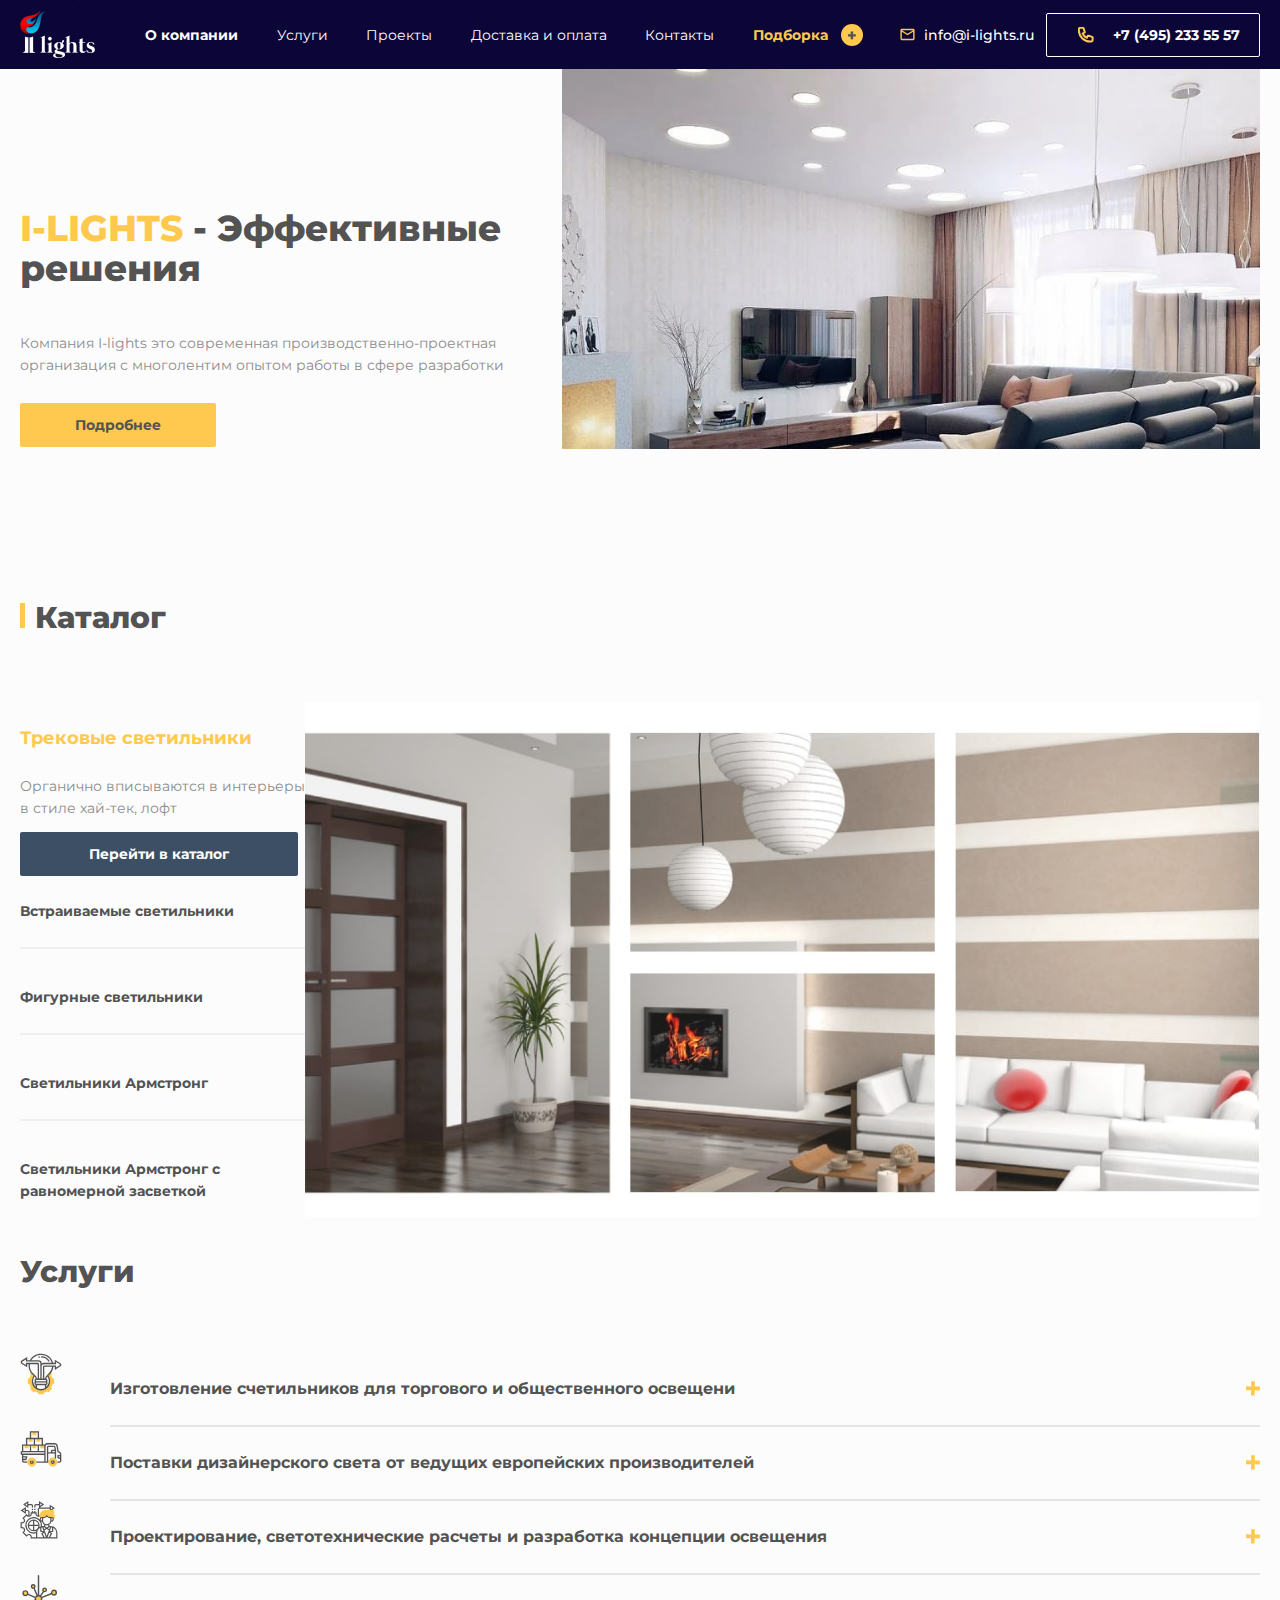
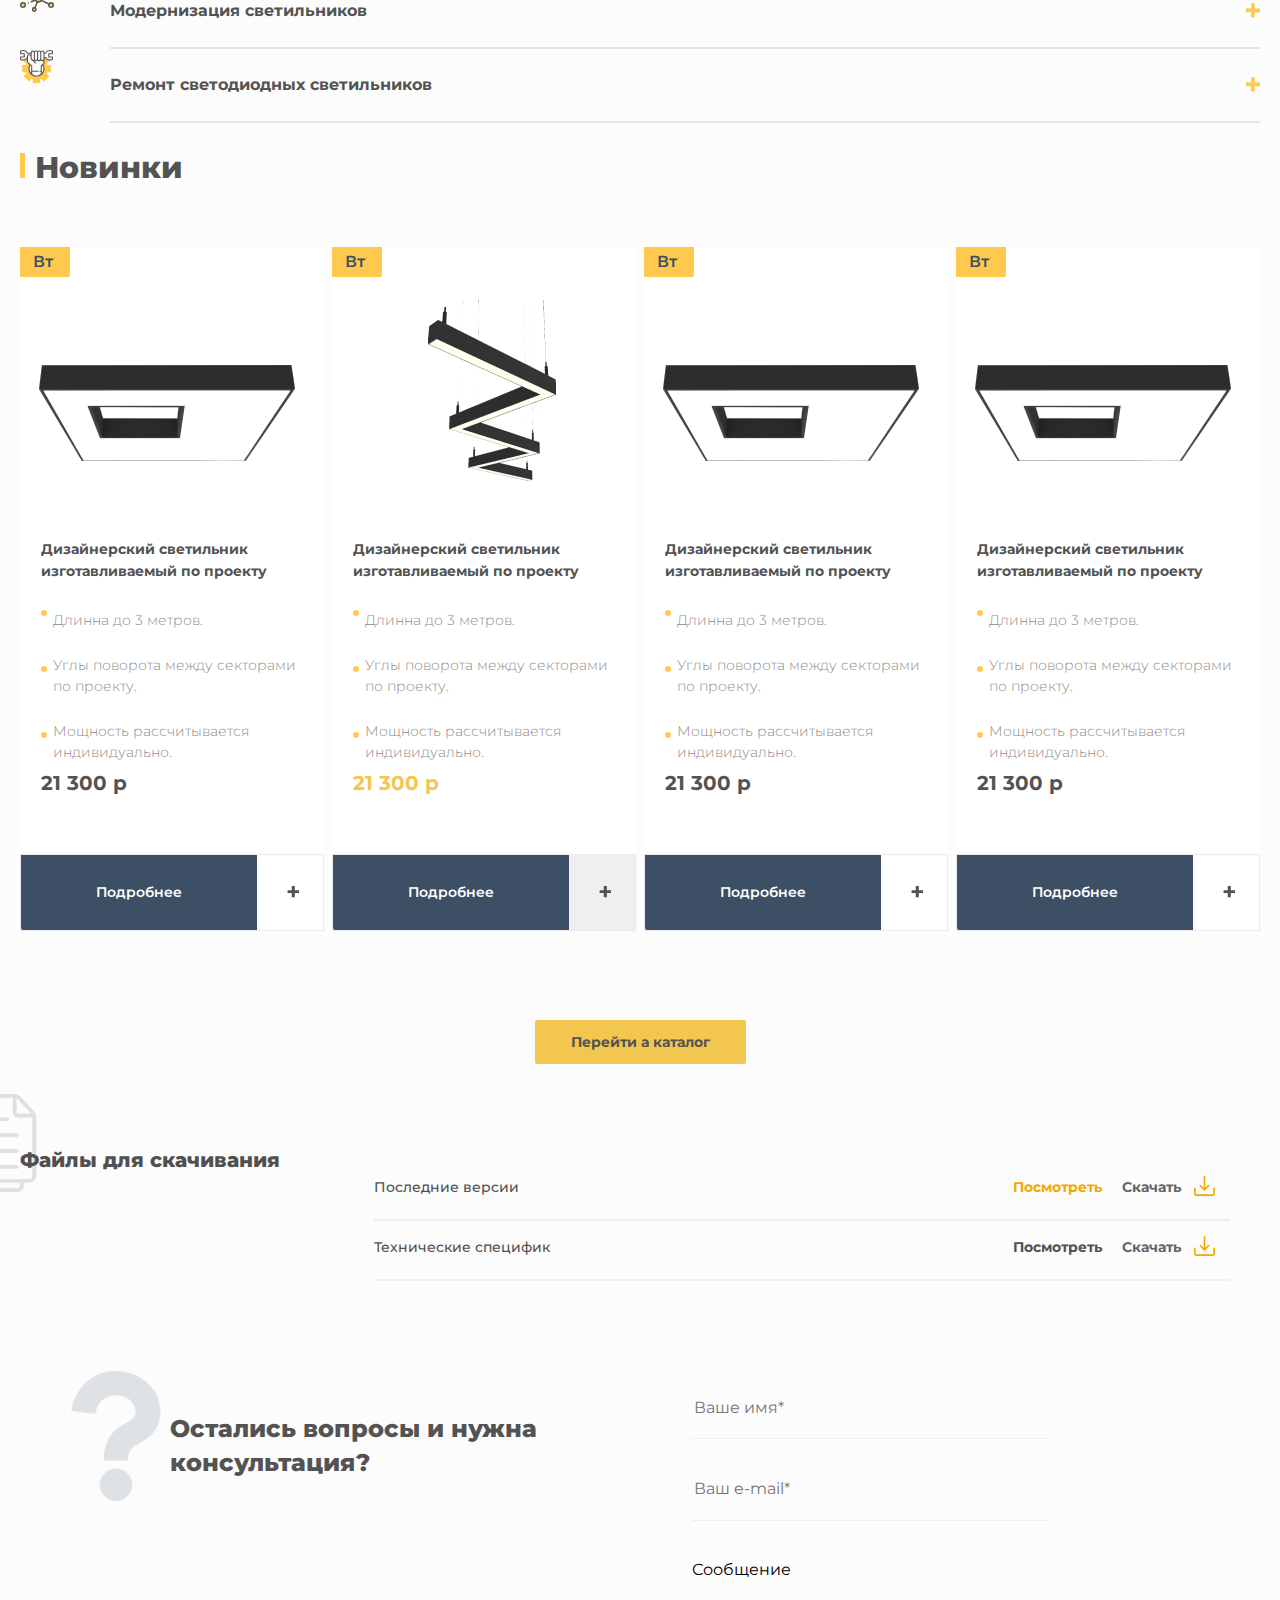
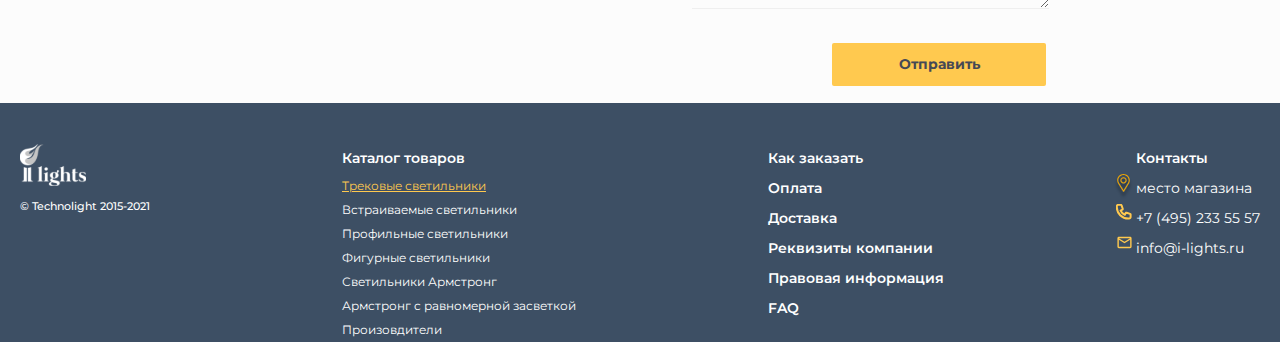
==== commit 92036e6a: "edit header" ====
--- a/index.html
+++ b/index.html
@@ -5,10 +5,10 @@
     <meta http-equiv="X-UA-Compatible" content="IE=edge" />
     <meta name="viewport" content="width=device-width, initial-scale=1.0" />
     <link rel="stylesheet" href="./css/main.css">
-    <title>Home Page</title>
+    <title>Aabout Page</title>
   </head>
 
-  <body>
+  <body> 
     <header class="site-header">
       <div class="container">
         <div class="header__inner">
@@ -22,10 +22,10 @@
                 <a class="navbar__item__link" href="./services.html"> Услуги</a>
               </li>
               <li class="navbar__item">
-                <a class="navbar__item__link" href="./about.html"> Проекты</a>
+                <a class="navbar__item__link" href="./catalog.html"> Проекты</a>
               </li>
               <li class="navbar__item">
-                <a class="navbar__item__link" href="./delivery.html">Доставка и оплата</a>
+                <a class="navbar__item__link" href="./index.html">Доставка и оплата</a>
               </li>
               <li class="navbar__item">
                 <a class="navbar__item__link" href="./about.html"> Контакты</a>
@@ -42,270 +42,486 @@
           <button type="submit" class="burger__btn"><img class="b__line" src="./images/line1.svg" alt=""> <img class="b__line2" src="./images/line1.svg" alt=""><img class="b__line" src="./images/line1.svg" alt=""></button>
         </div>
       </div>
-    </header>
-    <main >
-   
-
-      <section class="services"> 
-
-        <div class="container">  
-        
-           <div class="services__inner"> 
-             <a class="services__title__link" href="">Главная   - </a>  <a class="services__title__link" href="">  Доставка и оплата</a>
-        
-           </div> 
-        
-           <div class="service__blk"> 
-        
-            <h3 class="service__blk__title">Услуги</h3>  
-        
-            <ol class="service__blk__list">  
-        
-              <li class="service__blk__item_  service__blk__item__activ"> 
-        
-                <a class="service__blk__link_    service__blk__link__activ" href="#">Изготовление 
-                  светильников для торгового и общестыкнного освещения</a> 
-        
-                 
-               <details class="formes__content__detailes__">
-                <summary class="formes__content__">
-                  <h3 class="formes__title_">
-                    Изготовление 
-                    светильников для торгового и общестыкнного освещения
-                  </h3>
-        
-                  <svg class="svg__formes__sumari" width="41" height="41" fill="none" xmlns="http://www.w3.org/2000/svg">
-                    <path d="M28.989 15.784a1.667 1.667 0 0 0-2.35 0l-5.983 5.9-5.9-5.9a1.667 1.667 0 1 0-2.35 2.367l7.066 7.066a1.666 1.666 0 0 0 2.367 0l7.15-7.066a1.666 1.666 0 0 0 0-2.367Z" fill="#333"></path>
-                  </svg> 
-        
-               
-                </summary> 
-                <p class="formes__title__text"> 
-        
-                  Мы ценим Ваше время, поэтому, коротко о главном.
-        
-        Наша компания была образована с целью предложить Российскому рынку профессиональные светотехнические решения для освещения магазинов, офисов и объектов общественно-развлекательного назначения. Сегодня мы поставляем осветительное оборудование различных ценовых категорий из стран Юго-Восточной Азии и Европы, а так же являемся дистрибьюторами лучших Российских производителей. А среди наших клиентов, сетевые и частные магазины одежды и обуви, продуктовые магазины, торговые и офисные центры, представители индустрии красоты и здоровья, кафе, рестораны, отели, коттеджные поселки и частные заказчики.
-        
-        Мы предоставляем полный комплекс услуг в освещении от идеи до поставки: проектируем, подбираем оборудование, разрабатываем концепцию освещения и осуществляем поставку.
-        
-        Основная наша специализация - это коммерческое освещение, т.е. поставки освещения для тех мест, где люди работают, занимаются спортом, совершают покупки, проводят досуг и отдыхают. А стилистические направления, которые мы охватываем начинаются со специальных светильников для функционального использования и доходят до дизайнерских светильников от всемирно известных производителей.
-                </p>
-                </details>  
-         
-              </li> 
-        
-              <li class="service__blk__item_"> 
-        
-                <a class="service__blk__link_" href="#">Постовки дизайнерского
-                  свеата от ведущих европейских производителей</a> 
-        
-                <details class="formes__content__detailes__">
-                  <summary class="formes__content__">
-                    <h3 class="formes__title_">
-                      Постовки дизайнерского
-                      свеата от ведущих европейских производителей
-                    </h3>
-          
-                    <svg class="svg__formes__sumari" width="41" height="41" fill="none" xmlns="http://www.w3.org/2000/svg">
-                      <path d="M28.989 15.784a1.667 1.667 0 0 0-2.35 0l-5.983 5.9-5.9-5.9a1.667 1.667 0 1 0-2.35 2.367l7.066 7.066a1.666 1.666 0 0 0 2.367 0l7.15-7.066a1.666 1.666 0 0 0 0-2.367Z" fill="#333"></path>
-                    </svg> 
-          
+    </header> 
+    
+    <main >  
+
+      <section class="hero__hero">
+      <div class="container"> 
+         <div class="herohero__inner"> 
+           
+            <div class="herohero__blocks"> 
+               <h2 class="herohero__title"><span class="herohero__span">I-LIGHTS</span> - Эффективные решения</h2> 
+
+               <div class="herohero__text">  
+                <p class="herohero__text">Компания I-lights это современная производственно-проектная организация с многолентим опытом работы в сфере разработки </p>
+               </div> 
+                <a class="herohero__link" href="./about.html">Подробнее</a>
+            </div> 
+
+            <div class="herohero__img__img"> 
+                <img class="herohero__img" src="./images/img-hero.png" alt="img hero " width="662" height="460">  
+
+                <img class="herohero__img__activ" src="./images/img-hero-rsponsivi.png" alt="img hero " width="662" height="460">
+            </div>
+         </div>
+      </div> 
+      </section> 
+
+       <section class="catalog"> 
+          <div class="container"> 
+            <span class="catalog__span"></span><h2 class="catalog__title">Каталог</h2> 
+             <div class="catalog__inner">  
+                    
+                 <div class="catalog__inner__blockss"> 
+                    <h3 class="catalog__inner__subtitle">Трековые светильники</h3> 
+                        <div class="catalog__inner__text"> 
+                          <p class="catalog__inner__text">Органично вписываются в интерьеры в стиле хай-тек, лофт </p>
+                        </div> 
+
+                         <a class="catalog__inner__link" href="./catalog.html">Перейти в каталог</a> 
+                         <div class="catalog__inner__list"> 
+                             <p class="catalog__inner__item">Встраиваемые светильники</p> 
+                             <p class="catalog__inner__item">Фигурные светильники</p> 
+                             <p class="catalog__inner__item">Светильники Армстронг</p> 
+                             <p class="catalog__inner__item">Светильники Армстронг 
+                              с равномерной засветкой</p>
+
+                         </div>
+                 </div> 
+
+                 <div class="catalog__blog__img"> 
+                  <img class="catalog__img" src="./images/photo_2022-09-15_15-53-44.jpg" alt="catalog images" width="960" height="500">
+                 </div>
+             </div>
+          </div>
+
+       </section>
+
+
+<section class="uclugi"> 
+    <div class="container"> 
+      <div class="uclugi__inner"> 
+         <span class="uclugiy__span"></span> <h2 class="ucligi__inner__title">Услуги</h2> 
+
+         <div class="uclugi__inner__blog"> 
+
+             <div class="uslugiy__inner__content">  
+
+             <div class="uclugi__svg"> 
+             
+                <svg width="42" height="42" fill="none" xmlns="http://www.w3.org/2000/svg"><path d="M32.415 25.205a11.69 11.69 0 0 0-1.216-2.927l.808-1.615-1.34-1.34c-.46.64-.985 1.24-1.578 1.778l-1.335 1.214-.232.422a8.478 8.478 0 0 1 2.01 5.48A8.531 8.531 0 0 1 21 36.746a8.531 8.531 0 0 1-8.531-8.53 8.49 8.49 0 0 1 2.107-5.602L12.911 21.1a11.4 11.4 0 0 1-1.583-1.775l-1.335 1.336.808 1.615c-.538.92-.945 1.903-1.216 2.927l-1.71.57v4.883l1.71.57a11.69 11.69 0 0 0 1.216 2.928l-.808 1.615 3.454 3.453 1.615-.807c.92.537 1.902.945 2.926 1.214l.57 1.711h4.883l.57-1.71a11.713 11.713 0 0 0 2.927-1.215l1.615.808 3.454-3.454-.808-1.615c.538-.92.945-1.902 1.216-2.927l1.71-.57v-4.883l-1.71-.57Z" fill="#FFC94F"/><path d="m28.563 8.84 1.155-.625a9.408 9.408 0 0 0-8.28-4.936H21V4.59h.438a8.093 8.093 0 0 1 7.125 4.249ZM19.792 4.628l-.127-1.306a9.34 9.34 0 0 0-1.413.247l.326 1.272a8.054 8.054 0 0 1 1.214-.213Z" fill="#535353"/><path d="M40.48 10.25 34.78 6.688V9.84h-1.663C31.82 4.488 27 .654 21.438.654h-.876c-4.51 0-8.664 2.564-10.71 6.562H7.219V4.064L1.52 7.624a1.83 1.83 0 0 0-.865 1.56c0 .64.323 1.223.865 1.562l5.698 3.56v-3.152H8.64a12.184 12.184 0 0 0-.109 1.53c0 3.383 1.436 6.628 3.938 8.903l1.211 1.1a9.16 9.16 0 0 0-1.867 5.53c0 5.065 4.12 9.187 9.187 9.187 5.066 0 9.188-4.122 9.188-9.188 0-2-.663-3.937-1.868-5.529l1.21-1.1c2.217-2.015 3.598-4.834 3.873-7.808h1.378v3.153l5.699-3.56c.54-.34.864-.924.864-1.562a1.83 1.83 0 0 0-.864-1.56ZM20.562 1.965h.876c4.848 0 9.068 3.268 10.332 7.875h-8.145c-.742 0-1.419.257-1.969.674v-.018a3.285 3.285 0 0 0-3.281-3.28h-7.026c1.917-3.218 5.423-5.25 9.213-5.25Zm5.032 24.938a.657.657 0 0 1 0 1.312h-9.188a.657.657 0 0 1 0-1.312h9.188Zm.656 3.28a.657.657 0 0 1-.656.657h-9.188a.657.657 0 0 1 0-1.312h9.188c.362 0 .656.294.656.656ZM5.906 9.842v2.098l-3.69-2.306a.526.526 0 0 1 0-.896l3.69-2.306V8.53h12.469c1.085 0 1.969.883 1.969 1.968v15.095H19.03V11.153c0-.724-.588-1.313-1.312-1.313H5.906Zm3.938 2.844c0-.514.048-1.025.121-1.531h7.754V25.59h-.704a5.117 5.117 0 0 0-1.623-3.122l-2.039-1.854a10.732 10.732 0 0 1-3.51-7.93Zm3.281 15.531c0-1.67.537-3.292 1.52-4.637.579.583.95 1.337 1.064 2.146a1.966 1.966 0 0 0-1.271 1.835c0 .506.197.963.511 1.312-.315.35-.511.807-.511 1.313 0 .854.55 1.576 1.312 1.848v2.036a7.85 7.85 0 0 1-2.625-5.853Zm3.938 6.81v-2.872h7.875v2.871A7.816 7.816 0 0 1 21 36.091a7.816 7.816 0 0 1-3.938-1.066Zm9.187-.957v-2.036a1.966 1.966 0 0 0 1.313-1.848c0-.506-.198-.963-.512-1.313.315-.349.512-.806.512-1.312 0-.84-.53-1.553-1.272-1.835a3.796 3.796 0 0 1 1.063-2.146 7.851 7.851 0 0 1 1.521 4.637 7.85 7.85 0 0 1-2.625 5.853Zm2.397-13.454L26.61 22.47a5.117 5.117 0 0 0-1.624 3.122h-.704V13.78h7.806a10.779 10.779 0 0 1-3.44 6.837Zm11.136-8.357-3.69 2.306v-2.098H24.282c-.724 0-1.312.589-1.312 1.313V25.59h-1.313V13.122c0-1.085.884-1.968 1.969-1.968h12.469V9.056l3.69 2.306a.526.526 0 0 1 0 .896Z" fill="#535353"/></svg>
+                
+             </div>
+             
+           <details class="uclugiy__inner__detailes">  
+             <summary class="uclugiy__inner__summari"> 
+
+              <h3 class="uclugiy__inner__det__text">Изготовление счетильников для торгового и общественного освещени</h3> 
+
+              <svg class="uclugiy__summariy__svg" width="15" height="15" fill="none" xmlns="http://www.w3.org/2000/svg"><path d="m9.866.278-.078 5.22 5.1.075-.058 3.87-5.1-.076-.077 5.19-3.66-.055.078-5.19-5.1-.076.058-3.87 5.1.077.077-5.22 3.66.055Z" fill="#FFC94F"/></svg>
+             </summary>
+                <p class="uclugiy__inner__text">Мы ценим Ваше время, поэтому, коротко о главном.
+                  Наша компания была образована с целью предложить Российскому рынку профессиональные светотехнические решения для освещения магазинов, офисов и объектов общественно-развлекательного назначения. Сегодня мы поставляем осветительное оборудование различных ценовых категорий из стран Юго-Восточной Азии и Европы, а так же являемся дистрибьюторами лучших Российских производителей. А среди наших клиентов, сетевые и частные магазины одежды и обуви, продуктовые магазины, торговые и офисные центры, представители индустрии красоты и здоровья, кафе, рестораны, отели, коттеджные поселки и частные заказчики.
+                  </p>
+           </details>
+            </div> 
+              
+            <div class="uslugiy__inner__content"> 
+              <div class="uclugi__svg"> 
+               <svg width="42" height="43" fill="none" xmlns="http://www.w3.org/2000/svg"><path d="M12.469 14.778H8.53v-3.28h3.938v3.28ZM20.344 14.778h-3.938v-3.28h3.938v3.28ZM24.938 21.34h-4.594v-3.28h4.593v3.28ZM16.406 21.34H12.47v-3.28h3.937v3.28ZM8.531 21.34H4.594v-3.28H8.53v3.28ZM32.813 39.716a4.6 4.6 0 0 1-4.594-4.594 4.6 4.6 0 0 1 4.593-4.594 4.6 4.6 0 0 1 4.594 4.594 4.6 4.6 0 0 1-4.593 4.594Zm0-5.906c-.724 0-1.313.588-1.313 1.312a1.314 1.314 0 0 0 2.625 0c0-.724-.589-1.312-1.313-1.312ZM11.813 39.716a4.6 4.6 0 0 1-4.594-4.594 4.6 4.6 0 0 1 4.593-4.594 4.6 4.6 0 0 1 4.594 4.594 4.6 4.6 0 0 1-4.593 4.594Zm0-5.906c-.724 0-1.313.588-1.313 1.312a1.314 1.314 0 0 0 2.625 0c0-.724-.589-1.312-1.313-1.312ZM16.406 8.216H12.47V4.935h3.937v3.28Z" fill="#FFC94F"/><path d="m39.53 24.622-.876-.438-.891-5.35a3.27 3.27 0 0 0-3.237-2.743h-6.964c-1.067 0-2.008.52-2.607 1.312h-1.986v-6.562H19.03V4.278H9.844v6.563H5.906v6.562H1.97v6.563c-.724 0-1.313.589-1.313 1.312v1.313c0 .724.589 1.312 1.313 1.312v5.907c0 1.085.883 1.968 1.968 1.968h3.334a4.61 4.61 0 0 1-.052-.656c0-.223.021-.44.052-.656H3.938a.656.656 0 0 1-.657-.656v-.657H6.42l.984-3.937H3.281v-1.313h21v6.563h-7.927c.03.215.052.433.052.656 0 .223-.021.441-.052.656H28.27a4.601 4.601 0 0 1-.052-.656c0-.223.021-.44.052-.656h-.052V26.59H34.78v4.387c.492.234.936.55 1.313.936V23.31l-.648-3.522a1.313 1.313 0 0 0-1.29-1.072h-5.937c-.724 0-1.313.589-1.313 1.312v14.438h-1.312V19.372c0-1.085.883-1.969 1.968-1.969h6.964c.967 0 1.783.693 1.942 1.646l1.002 6.01 1.473.737a1.959 1.959 0 0 1 1.088 1.76v.347h-2.625v3.031l2.625 1.312v1.564a.656.656 0 0 1-.656.656h-2.021c.03.215.052.433.052.656 0 .223-.021.441-.052.656h2.021a1.971 1.971 0 0 0 1.969-1.968v-6.253c0-1.25-.695-2.374-1.814-2.935ZM5.722 30.528l-.328 1.313H3.28v-1.313h2.44Zm28.403-5.25h-.656a1.314 1.314 0 0 1-1.313-1.312h2.625v1.312h-.656Zm.03-5.25.492 2.625h-2.49c-.725 0-1.313.59-1.313 1.313 0 .48.139.925.365 1.312h-2.99v-5.25h5.936Zm-9.874-.656v4.594h-5.25v-5.25h5.317a3.28 3.28 0 0 0-.067.656Zm-6.562-.656v5.25h-6.563v-5.25h6.563Zm3.937-1.313h-6.562v-5.25h6.562v5.25Zm-10.5-11.812h6.563v5.25h-6.563V5.59ZM7.22 12.153h6.562v5.25H7.22v-5.25ZM3.28 18.716h6.563v5.25H3.28v-5.25ZM1.97 26.59v-1.313H24.28v1.313H1.97Zm36.75 3.532v-.907h1.312v1.563l-1.312-.656Z" fill="#535353"/><path d="M32.813 33.153a1.971 1.971 0 0 0-1.97 1.97c0 1.085.884 1.968 1.97 1.968a1.971 1.971 0 0 0 1.968-1.969 1.971 1.971 0 0 0-1.968-1.969Zm0 2.625a.657.657 0 1 1 0-1.313.657.657 0 0 1 0 1.313ZM11.813 33.153a1.971 1.971 0 0 0-1.97 1.97c0 1.085.884 1.968 1.97 1.968a1.971 1.971 0 0 0 1.968-1.969 1.971 1.971 0 0 0-1.969-1.969Zm0 2.625a.657.657 0 1 1 0-1.313.657.657 0 0 1 0 1.313Z" fill="#535353"/></svg>
+              </div>
+           <details class="uclugiy__inner__detailes">  
+            <summary class="uclugiy__inner__summari"> 
+
+             <h3 class="uclugiy__inner__det__text">Поставки дизайнерского света от ведущих европейских производителей</h3> 
+
+             <svg class="uclugiy__summariy__svg" width="15" height="15" fill="none" xmlns="http://www.w3.org/2000/svg"><path d="m9.866.278-.078 5.22 5.1.075-.058 3.87-5.1-.076-.077 5.19-3.66-.055.078-5.19-5.1-.076.058-3.87 5.1.077.077-5.22 3.66.055Z" fill="#FFC94F"/></svg>
+            </summary>
+               <p class="uclugiy__inner__text">Мы ценим Ваше время, поэтому, коротко о главном.
+                 Наша компания была образована с целью предложить Российскому рынку профессиональные светотехнические решения для освещения магазинов, офисов и объектов общественно-развлекательного назначения. Сегодня мы поставляем осветительное оборудование различных ценовых категорий из стран Юго-Восточной Азии и Европы, а так же являемся дистрибьюторами лучших Российских производителей. А среди наших клиентов, сетевые и частные магазины одежды и обуви, продуктовые магазины, торговые и офисные центры, представители индустрии красоты и здоровья, кафе, рестораны, отели, коттеджные поселки и частные заказчики.
+                 </p>
+          </details>
+           </div>
+              
+
+
+           <div class="uslugiy__inner__content">  
+            <div class="uclugi__svg"> 
+           <svg width="38" height="38" fill="none" xmlns="http://www.w3.org/2000/svg"><path d="M33.25 18.404c0-.984-.797-1.782-1.781-1.782h-1.422a4 4 0 0 1-3.328-1.781 4.001 4.001 0 0 1-3.329 1.781H21.97c-.984 0-1.782.798-1.782 1.782 0 .209.043.407.11.593h-.11l-.077-1.916-.224-.673a5.71 5.71 0 0 1 5.41-7.504h6.869a2.276 2.276 0 0 1 2.273 2.272c0 .607-.237 1.178-.666 1.608l-.185.185a3.419 3.419 0 0 1 1.444 2.795c0 .679-.199 1.336-.576 1.901l-.887 1.332h-.427c.066-.186.109-.384.109-.593Z" fill="#FFC94F"/><path d="M11.875 4.747a.594.594 0 0 0-.594-.594H8.312v2.89L3.087 3.56 8.312.076v2.89h2.97c.981 0 1.78.8 1.78 1.781v1.781h-1.187v-1.78Zm-4.75-2.453L5.227 3.56l1.898 1.266V2.294ZM13.063 7.716h-1.188v1.187h1.188V7.716Z" fill="#535353"/><path d="M2.124 21.372a1.79 1.79 0 0 0 1.66-1.13 1.781 1.781 0 0 0-.382-1.955l-1.083-1.082 4.2-4.2 1.083 1.082c.203.204.447.347.71.431v-3.833a.594.594 0 0 0-.594-.594H5.937v2.89L.71 9.497l5.226-3.484v2.89H7.72c.982 0 1.781.8 1.781 1.782v3.8c.03-.011.059-.018.087-.03a1.776 1.776 0 0 0 1.1-1.646v-1.53h1.188V10.09h1.188v1.187h1.187v-1.187h1.188v1.187h1.187v1.53c0 .724.432 1.37 1.13 1.66.019.008.039.012.058.019V8.31c0-.773.498-1.427 1.187-1.672V4.153h-2.969a.594.594 0 0 0-.593.594v1.781H14.25v-1.78c0-.983.8-1.782 1.781-1.782H19V.076l5.227 3.484-4.453 2.968h9.913v-2.89l5.227 3.484-2.682 1.788c-.023 0-.044-.007-.067-.007h-2.477V7.716H19.593A.594.594 0 0 0 19 8.31v6.21c.225-.074.432-.2.616-.36a5.812 5.812 0 0 0-.022.446c0 .31.025.617.075.92a2.996 2.996 0 0 1-2.4.027 2.963 2.963 0 0 1-1.831-2.745v-.342h-3.563v.343c0 1.205-.72 2.283-1.86 2.755a2.965 2.965 0 0 1-3.253-.638l-.243-.242L4 17.204l.242.244c.855.854 1.106 2.132.627 3.279a2.961 2.961 0 0 1-2.744 1.833H1.78v3.562h.343c1.205 0 2.283.72 2.755 1.86a2.967 2.967 0 0 1-.637 3.253l-.243.243 2.521 2.52.243-.242c.854-.854 2.13-1.105 3.28-.626a2.96 2.96 0 0 1 1.832 2.743v.343h4.156v-3.91a8.291 8.291 0 0 1-2.375.347c-4.584 0-8.312-3.728-8.312-8.312s3.728-8.313 8.312-8.313c2.333 0 4.441.97 5.953 2.523-.003-.05-.015-.097-.015-.148a2.377 2.377 0 0 1 2.375-2.375h1.422a3.398 3.398 0 0 0 2.834-1.517l.494-.74.494.74a3.399 3.399 0 0 0 2.834 1.517h1.422a2.377 2.377 0 0 1 2.375 2.375 2.377 2.377 0 0 1-2.375 2.375h-.156a4.757 4.757 0 0 1-2.085 2.838l.345 1.381 2.5.357c.912.131 1.8.47 2.567.98a6.201 6.201 0 0 1 2.766 5.17v5.9H10.688v-1.53a1.79 1.79 0 0 0-1.131-1.66 1.78 1.78 0 0 0-1.955.382L6.52 35.678l-4.2-4.2 1.082-1.083c.513-.513.663-1.28.369-1.985a1.778 1.778 0 0 0-1.647-1.1H.594v-5.938h1.53ZM4.75 8.232 2.852 9.496l1.898 1.266V8.231Zm15.438-3.406 1.898-1.266-1.898-1.266v2.532Zm10.687 3.562 1.898-1.266-1.898-1.266v2.532Zm-6.69 17.763-.733.104.702 1.9 1.503-.9-1.472-1.104Zm-2.651.38c-.054.007-.106.022-.159.031v3.213l2.25.376-1.377-3.723-.715.102Zm5.185 1.471-2.146 1.288 2.146 5.806 2.146-5.806-2.146-1.288Zm.852 8.214h1.178l1.944-3.402-1.46-1.095-1.662 4.497Zm-3.367-4.497-1.46 1.095 1.944 3.402h1.178l-1.662-4.497Zm-3.011.773 1.684-1.262-2.69-.448v-3.854c-.253.114-.5.241-.73.395a5.016 5.016 0 0 0-2.238 4.18v4.713h6.102l-2.128-3.724Zm-2.828-7.557H14.25v4.115a4.755 4.755 0 0 0 4.115-4.115Zm-5.302 0H8.947a4.754 4.754 0 0 0 4.116 4.115v-4.115Zm0-1.188v-4.115a4.754 4.754 0 0 0-4.116 4.115h4.116Zm1.187 0h4.115a4.754 4.754 0 0 0-4.115-4.115v4.115Zm-.594-6.531a7.133 7.133 0 0 0-7.125 7.125 7.133 7.133 0 0 0 7.125 7.125 7.09 7.09 0 0 0 2.404-.425 6.21 6.21 0 0 1 .27-1.406 5.887 5.887 0 0 1-2.674.643 5.944 5.944 0 0 1-5.937-5.937 5.944 5.944 0 0 1 5.937-5.938 5.944 5.944 0 0 1 5.938 5.938c0 .58-.088 1.139-.243 1.669.42-.22.867-.396 1.328-.517.06-.38.102-.764.102-1.152a7.133 7.133 0 0 0-7.125-7.125Zm8.313 7.125c0 .313-.02.625-.054.934l1.95-.278.345-1.38a4.76 4.76 0 0 1-2.085-2.839h-.156c-.32 0-.623-.065-.9-.179.57 1.127.9 2.395.9 3.742Zm-1.188-5.938c0 .655.533 1.188 1.188 1.188v-2.375c-.655 0-1.188.532-1.188 1.187Zm11.875 0c0-.654-.532-1.187-1.187-1.187v2.375c.655 0 1.187-.533 1.187-1.188Zm-2.375 1.188v-2.375h-.234a4.582 4.582 0 0 1-3.328-1.427 4.583 4.583 0 0 1-3.328 1.427h-.235v2.375a3.566 3.566 0 0 0 3.563 3.562 3.566 3.566 0 0 0 3.562-3.562Zm-3.562 4.75c-.492 0-.967-.076-1.413-.214l-.29 1.163 1.703 1.277 1.703-1.277-.29-1.164c-.447.14-.922.215-1.413.215Zm2.534 1.81-1.472 1.104 1.502.9.703-1.9-.733-.104Zm1.936.276-1.376 3.723 2.25-.375v-3.213c-.053-.01-.106-.025-.159-.033l-.715-.102Zm5.03 5.077a5.014 5.014 0 0 0-2.238-4.181 5.006 5.006 0 0 0-.731-.395v3.854l-2.69.448 1.684 1.262-2.127 3.724h6.102v-4.712Z" fill="#535353"/><path d="M15.438 7.716H14.25v1.187h1.188V7.716Z" fill="#535353"/></svg>
+            </div> 
+          <details class="uclugiy__inner__detailes">  
+            <summary class="uclugiy__inner__summari"> 
+
+             <h3 class="uclugiy__inner__det__text">Проектирование, светотехнические расчеты и разработка концепции освещения</h3> 
+
+             <svg class="uclugiy__summariy__svg" width="15" height="15" fill="none" xmlns="http://www.w3.org/2000/svg"><path d="m9.866.278-.078 5.22 5.1.075-.058 3.87-5.1-.076-.077 5.19-3.66-.055.078-5.19-5.1-.076.058-3.87 5.1.077.077-5.22 3.66.055Z" fill="#FFC94F"/></svg>
+            </summary>
+               <p class="uclugiy__inner__text">Мы ценим Ваше время, поэтому, коротко о главном.
+                 Наша компания была образована с целью предложить Российскому рынку профессиональные светотехнические решения для освещения магазинов, офисов и объектов общественно-развлекательного назначения. Сегодня мы поставляем осветительное оборудование различных ценовых категорий из стран Юго-Восточной Азии и Европы, а так же являемся дистрибьюторами лучших Российских производителей. А среди наших клиентов, сетевые и частные магазины одежды и обуви, продуктовые магазины, торговые и офисные центры, представители индустрии красоты и здоровья, кафе, рестораны, отели, коттеджные поселки и частные заказчики.
+                 </p>
+          </details>
+            </div>
+            
+              <div class="uslugiy__inner__content"> 
+            <div class="uclugi__svg"> 
+             <svg width="37" height="37" fill="none" xmlns="http://www.w3.org/2000/svg"><path d="M14.23 36.266a1.733 1.733 0 1 0 0-3.467 1.733 1.733 0 0 0 0 3.467ZM3.034 32.365a2.311 2.311 0 1 0 0-4.622 2.311 2.311 0 0 0 0 4.622ZM33.967 19.942a2.311 2.311 0 1 0 0-4.623 2.311 2.311 0 0 0 0 4.623ZM5.43 20.52a2.311 2.311 0 1 0 0-4.623 2.311 2.311 0 0 0 0 4.623ZM24.607 16.612a1.734 1.734 0 1 0 0-3.467 1.734 1.734 0 0 0 0 3.467ZM13.189 13.145a1.733 1.733 0 1 0 0-3.467 1.733 1.733 0 0 0 0 3.467ZM30.993 32.365a2.311 2.311 0 1 0 0-4.623 2.311 2.311 0 0 0 0 4.623ZM18.5 27.02a3.178 3.178 0 1 0 0-6.356 3.178 3.178 0 0 0 0 6.356Z" fill="#FFC94F"/><path d="M3.034 27.02A3.037 3.037 0 0 0 0 30.054a3.037 3.037 0 0 0 3.034 3.034 3.037 3.037 0 0 0 3.033-3.034 3.037 3.037 0 0 0-3.033-3.034Zm0 4.623a1.59 1.59 0 0 1-1.59-1.59 1.59 1.59 0 0 1 1.59-1.588c.876 0 1.589.713 1.589 1.589a1.59 1.59 0 0 1-1.59 1.589ZM33.966 20.664A3.037 3.037 0 0 0 37 17.63a3.037 3.037 0 0 0-3.034-3.033 3.037 3.037 0 0 0-3.003 3.461l-9.178 3.686a3.923 3.923 0 0 0-.531-.661l2.627-3.858a2.459 2.459 0 0 0 3.18-2.347 2.458 2.458 0 0 0-2.455-2.455 2.458 2.458 0 0 0-2.456 2.456c0 .579.202 1.111.539 1.531L20.06 20.27a3.861 3.861 0 0 0-.838-.259V.729a.722.722 0 0 0-1.445 0v19.28c-.004.002-.01.003-.014.003l-2.97-6.745c.521-.45.85-1.115.85-1.855a2.459 2.459 0 0 0-2.455-2.456 2.459 2.459 0 0 0-2.456 2.456 2.459 2.459 0 0 0 2.74 2.438l2.947 6.696c-.456.289-.85.67-1.152 1.116L8.42 18.711a3.037 3.037 0 0 0-2.991-3.536 3.037 3.037 0 0 0-3.033 3.033 3.037 3.037 0 0 0 3.033 3.034 3.03 3.03 0 0 0 2.419-1.205l6.847 2.951a3.893 3.893 0 0 0-.021 1.612l-3.744 1.504a.722.722 0 0 0 .538 1.34l3.746-1.504c.307.479.715.886 1.194 1.191l-1.98 4.954a2.459 2.459 0 0 0-2.656 2.447 2.459 2.459 0 0 0 2.457 2.456 2.459 2.459 0 0 0 2.456-2.456c0-.77-.357-1.46-.915-1.91l1.979-4.953a3.896 3.896 0 0 0 3.86-1.475l6.424 3.195a3.037 3.037 0 0 0 2.96 3.698 3.037 3.037 0 0 0 3.033-3.033 3.037 3.037 0 0 0-3.033-3.034c-.927 0-1.758.419-2.315 1.076l-6.425-3.195a3.892 3.892 0 0 0 .073-1.817l9.177-3.686a3.03 3.03 0 0 0 2.463 1.266Zm-9.36-6.797a1.012 1.012 0 0 1 0 2.023 1.012 1.012 0 0 1 0-2.023Zm-12.43-2.455a1.012 1.012 0 0 1 2.023 0 1.012 1.012 0 0 1-2.022 0ZM5.43 19.797a1.59 1.59 0 0 1-1.589-1.589c0-.876.713-1.589 1.59-1.589.875 0 1.588.713 1.588 1.59a1.59 1.59 0 0 1-1.589 1.588Zm8.8 15.746a1.012 1.012 0 0 1 0-2.022 1.012 1.012 0 0 1 0 2.022Zm16.764-7.078a1.59 1.59 0 0 1 1.589 1.589 1.59 1.59 0 0 1-1.59 1.589 1.59 1.59 0 0 1-1.588-1.59 1.59 1.59 0 0 1 1.589-1.588ZM18.5 26.298a2.459 2.459 0 0 1-2.456-2.456 2.458 2.458 0 0 1 2.456-2.456 2.458 2.458 0 0 1 2.456 2.456 2.459 2.459 0 0 1-2.456 2.456Zm15.466-10.257c.876 0 1.59.713 1.59 1.59a1.59 1.59 0 0 1-1.59 1.588 1.59 1.59 0 0 1-1.589-1.589 1.59 1.59 0 0 1 1.59-1.589Z" fill="#535353"/><path d="M8.2 27.267a.724.724 0 0 0 0 1.445.728.728 0 0 0 .722-.722.726.726 0 0 0-.722-.723Z" fill="#535353"/></svg>
+            </div>
+          <details class="uclugiy__inner__detailes">  
+            <summary class="uclugiy__inner__summari"> 
+
+             <h3 class="uclugiy__inner__det__text">Модернизация светильников</h3> 
+
+             <svg class="uclugiy__summariy__svg" width="15" height="15" fill="none" xmlns="http://www.w3.org/2000/svg"><path d="m9.866.278-.078 5.22 5.1.075-.058 3.87-5.1-.076-.077 5.19-3.66-.055.078-5.19-5.1-.076.058-3.87 5.1.077.077-5.22 3.66.055Z" fill="#FFC94F"/></svg>
+            </summary>
+               <p class="uclugiy__inner__text">Мы ценим Ваше время, поэтому, коротко о главном.
+                 Наша компания была образована с целью предложить Российскому рынку профессиональные светотехнические решения для освещения магазинов, офисов и объектов общественно-развлекательного назначения. Сегодня мы поставляем осветительное оборудование различных ценовых категорий из стран Юго-Восточной Азии и Европы, а так же являемся дистрибьюторами лучших Российских производителей. А среди наших клиентов, сетевые и частные магазины одежды и обуви, продуктовые магазины, торговые и офисные центры, представители индустрии красоты и здоровья, кафе, рестораны, отели, коттеджные поселки и частные заказчики.
+                 </p>
+          </details> 
+          </div> 
+
+
+          <div class="uslugiy__inner__content"> 
+            <div class="uclugi__svg"> 
+             <svg width="33" height="34" fill="none" xmlns="http://www.w3.org/2000/svg"><g clip-path="url(#a)"><path d="M30.87 23.352V15.9h-3.83c-.13-.364-.284-.728-.456-1.088l2.712-2.713-4.026-4.027-1.319.047v6.185l-1.228 1.228a7.416 7.416 0 0 1 1.229 4.094 7.433 7.433 0 0 1-2.662 5.704v.151h-.19a7.413 7.413 0 0 1-4.6 1.597c-1.738 0-3.333-.6-4.6-1.597h-.19v-.15a7.433 7.433 0 0 1-1.504-9.682l-2.027-1.774a2.129 2.129 0 0 1-.728-1.602v-3.56l-.376.014-3.371 3.371 2.713 2.714c-.173.36-.326.724-.456 1.088H2.13v7.452H5.96c.13.364.282.727.455 1.088l-2.713 2.714 5.269 5.268 2.714-2.713c.36.174.724.326 1.088.456v3.832h7.451v-3.831c.364-.13.727-.283 1.088-.456l2.714 2.713 5.268-5.269-2.713-2.713c.174-.361.326-.725.456-1.088h3.833Z" fill="#FFC94F"/><path d="M31.936 5.255c.587 0 1.064-.477 1.064-1.064V2.06l-.235-.159a5.282 5.282 0 0 0-2.959-.904 5.288 5.288 0 0 0-4.604 2.661h-.718a2.131 2.131 0 0 0-2.13-2.129c-.638 0-1.205.289-1.596.736a2.116 2.116 0 0 0-1.597-.736c-.638 0-1.206.289-1.597.736a2.116 2.116 0 0 0-1.596-.736c-.639 0-1.206.289-1.597.736a2.116 2.116 0 0 0-1.597-.736 2.131 2.131 0 0 0-2.129 2.13H7.798A5.288 5.288 0 0 0 3.194.996c-1.056 0-2.08.313-2.959.904L0 2.06v2.13c0 .588.477 1.065 1.065 1.065h2.66v2.13h-2.66C.477 7.384 0 7.861 0 8.448v2.131l.235.159a5.283 5.283 0 0 0 6.684-.635v2.17c0 .766.332 1.496.91 2.003l1.692 1.48a7.965 7.965 0 0 0-1.005 3.87c0 4.402 3.582 7.983 7.984 7.983s7.984-3.581 7.984-7.984a7.927 7.927 0 0 0-1.085-4.017l1.085-1.085V8.981h.718a5.288 5.288 0 0 0 4.604 2.661c1.056 0 2.08-.312 2.959-.903L33 10.58V8.449c0-.587-.477-1.065-1.064-1.065h-2.662V5.255h2.662Zm-9.581-2.661c.587 0 1.064.477 1.064 1.064V10.046a1.066 1.066 0 0 1-2.129 0V3.658c0-.587.478-1.064 1.065-1.064Zm-3.194 0c.587 0 1.065.477 1.065 1.064v6.388a1.066 1.066 0 0 1-2.13 0V3.658c0-.587.478-1.064 1.065-1.064Zm-3.193 0c.587 0 1.064.477 1.064 1.064v6.388a1.066 1.066 0 0 1-2.129 0V3.658c0-.587.478-1.064 1.065-1.064ZM11.71 3.658a1.066 1.066 0 0 1 2.129 0v6.388c0 .464-.301.866-.726 1.008L11.71 9.807V3.658Zm-8.516 6.92a4.215 4.215 0 0 1-2.13-.575V8.448H4.79V4.19H1.065V2.637a4.214 4.214 0 0 1 2.129-.575c1.623 0 3.083.906 3.81 2.366l.146.295h3.495v.938a2.382 2.382 0 0 0-1.33-.406A2.398 2.398 0 0 0 6.919 7.65v.705a4.227 4.227 0 0 1-3.725 2.223Zm6.387 9.048c0-1.102.261-2.182.758-3.153l.838.734v6.834a6.886 6.886 0 0 1-1.596-4.415Zm13.838 0c0 1.677-.6 3.216-1.596 4.415v-6.856l.792-.792c.525.992.804 2.093.804 3.233Zm-2.66-2.881v5.01h-1.065v1.065h1.064v2.25a6.881 6.881 0 0 1-8.516 0v-2.25h6.387v-1.065h-6.387v-5.032l-3.713-3.249a1.596 1.596 0 0 1-.545-1.2V7.65c0-.734.597-1.33 1.33-1.33.734 0 1.331.596 1.331 1.33v2.635l4.969 4.416.707-.795-2.363-2.1c.154-.105.297-.222.418-.36.391.443.956.729 1.592.729.639 0 1.206-.289 1.596-.736.391.447.959.736 1.597.736.639 0 1.206-.289 1.597-.736.39.447.958.736 1.597.736.39 0 .75-.113 1.064-.296v2.204l-2.66 2.662Zm11.177-8.296v1.553a4.215 4.215 0 0 1-2.13.576 4.235 4.235 0 0 1-3.81-2.366l-.146-.295h-1.366V4.723h1.366l.146-.295a4.235 4.235 0 0 1 3.81-2.366c.752 0 1.482.198 2.13.575v1.554H28.21v4.258h3.726Z" fill="#535353"/></g><defs><clipPath id="a"><path fill="#fff" transform="translate(0 .997)" d="M0 0h33v33H0z"/></clipPath></defs></svg>
+            </div>
+          <details class="uclugiy__inner__detailes">  
+            <summary class="uclugiy__inner__summari"> 
+
+             <h3 class="uclugiy__inner__det__text">Ремонт светодиодных светильников</h3> 
+
+             <svg class="uclugiy__summariy__svg" width="15" height="15" fill="none" xmlns="http://www.w3.org/2000/svg"><path d="m9.866.278-.078 5.22 5.1.075-.058 3.87-5.1-.076-.077 5.19-3.66-.055.078-5.19-5.1-.076.058-3.87 5.1.077.077-5.22 3.66.055Z" fill="#FFC94F"/></svg>
+            </summary>
+               <p class="uclugiy__inner__text">Мы ценим Ваше время, поэтому, коротко о главном.
+                 Наша компания была образована с целью предложить Российскому рынку профессиональные светотехнические решения для освещения магазинов, офисов и объектов общественно-развлекательного назначения. Сегодня мы поставляем осветительное оборудование различных ценовых категорий из стран Юго-Восточной Азии и Европы, а так же являемся дистрибьюторами лучших Российских производителей. А среди наших клиентов, сетевые и частные магазины одежды и обуви, продуктовые магазины, торговые и офисные центры, представители индустрии красоты и здоровья, кафе, рестораны, отели, коттеджные поселки и частные заказчики.
+                 </p>
+          </details> 
+          </div>
+         </div>
+      </div>
+
+    </div>
+
+  </section> 
+
+ <div class="about__service">
+
+<section class="novinci"> 
+<div class="container"> 
+   <div class="novinci__inner"> 
+     <span class="novinci__inner__span"></span><h2 class="novinci__inner__title">Новинки</h2> 
+
+     <ol class="novinci__inner__list">  
+
+       <li class="novinci__inner__item  novinci__inner__item-deactiv">  
+
+
+        <span class="novinci__inner__item__span">Вт</span> 
+        <img class="novinci__inner__item__img" src="./images/list-img-1.png" alt="images novinci" width="256" height="96"> 
+
+          <h3 class="novinci__inner__subtitle">Дизайнерский светильник изготавливаемый по проекту</h3> 
+
+          <div class="novinci__inner__blog"> 
+              <span class="novinci__inner__blog__span"></span>
+            <p class="novinci__inner__blog__text"> 
+                   Длинна до 3 метров. 
+            </p>
+          </div> 
+           
+          <div class="novinci__inner__blog"> 
+            <span  class="novinci__inner__blog__span"></span>
+          <p class="novinci__inner__blog__text"> 
+            Углы поворота между секторами по проекту. 
+           
+          </p>
+        </div>  
+
+        <div class="novinci__inner__blog"> 
+          <span class="novinci__inner__blog__span"></span>
+        <p class="novinci__inner__blog__text"> 
+          Мощность рассчитывается индивидуально.
+        </p>
+      </div> 
+  
+
+          <span class="novinci__inner__blog__spanjon">21 300 p</span> 
+
+          <div class="novinci__inner__blog__link"> 
+            <a class="novinci__inner__link" href="#">Подробнее</a> 
+            <svg width="13" height="12" fill="none" xmlns="http://www.w3.org/2000/svg"><path d="M12.025 7.064H7.85v4.08H4.753v-4.08H.601V4.136h4.152V.056H7.85v4.08h4.176v2.928Z" fill="#535353"/></svg>
+          </div>
+       </li> 
+
+       <li class="novinci__inner__item">  
+
+
+        <span class="novinci__inner__item__span   novinci__inner__item__spanchik     ">Вт</span> 
+
+        <img class="novinci__inner__item__img  novinci__inner__item__img__activ" src="./images/list-img-2.png" alt="images novinci" width="128" height="181"> 
+
+          <h3 class="novinci__inner__subtitle">Дизайнерский светильник изготавливаемый по проекту</h3> 
+
+          <div class="novinci__inner__blog"> 
+              <span class="novinci__inner__blog__span"></span>
+            <p class="novinci__inner__blog__text"> 
+                   Длинна до 3 метров. 
+            </p>
+          </div> 
+           
+          <div class="novinci__inner__blog"> 
+            <span  class="novinci__inner__blog__span"></span>
+          <p class="novinci__inner__blog__text"> 
+            Углы поворота между секторами по проекту. 
+           
+          </p>
+        </div>  
+
+        <div class="novinci__inner__blog"> 
+          <span class="novinci__inner__blog__span"></span>
+        <p class="novinci__inner__blog__text"> 
+          Мощность рассчитывается индивидуально.
+        </p>
+      </div> 
+  
+
+          <span class="novinci__inner__blog__spanjon  novinci__inner__blog-sp  ">21 300 p</span> 
+
+          <div class="novinci__inner__blog__link   novinci__inner__link__activ"> 
+            <a class="novinci__inner__link" href="#">Подробнее</a> 
+            <svg  width="13" height="12" fill="none" xmlns="http://www.w3.org/2000/svg"><path d="M12.025 7.064H7.85v4.08H4.753v-4.08H.601V4.136h4.152V.056H7.85v4.08h4.176v2.928Z" fill="#535353"/></svg>
+          </div>
+       </li>
+ 
+
+       <li class="novinci__inner__item">  
+
+
+        <span class="novinci__inner__item__span">Вт</span> 
+        <img class="novinci__inner__item__img" src="./images/list-img-1.png" alt="images novinci" width="256" height="96"> 
+
+          <h3 class="novinci__inner__subtitle">Дизайнерский светильник изготавливаемый по проекту</h3> 
+
+          <div class="novinci__inner__blog"> 
+              <span class="novinci__inner__blog__span"></span>
+            <p class="novinci__inner__blog__text"> 
+                   Длинна до 3 метров. 
+            </p>
+          </div> 
+           
+          <div class="novinci__inner__blog"> 
+            <span  class="novinci__inner__blog__span"></span>
+          <p class="novinci__inner__blog__text"> 
+            Углы поворота между секторами по проекту. 
+           
+          </p>
+        </div>  
+
+        <div class="novinci__inner__blog"> 
+          <span class="novinci__inner__blog__span"></span>
+        <p class="novinci__inner__blog__text"> 
+          Мощность рассчитывается индивидуально.
+        </p>
+      </div> 
+  
+
+          <span class="novinci__inner__blog__spanjon">21 300 p</span> 
+
+          <div class="novinci__inner__blog__link"> 
+            <a class="novinci__inner__link" href="#">Подробнее</a> 
+            <svg width="13" height="12" fill="none" xmlns="http://www.w3.org/2000/svg"><path d="M12.025 7.064H7.85v4.08H4.753v-4.08H.601V4.136h4.152V.056H7.85v4.08h4.176v2.928Z" fill="#535353"/></svg>
+          </div>
+       </li> 
+
+       <li class="novinci__inner__item  novinci__inner__item-activ">  
+
+
+        <span class="novinci__inner__item__span   novinci__inner__item__spanchik     ">Вт</span> 
+
+        <img class="novinci__inner__item__img  novinci__inner__item__img__activ" src="./images/list-img-2.png" alt="images novinci" width="128" height="181"> 
+
+          <h3 class="novinci__inner__subtitle">Дизайнерский светильник изготавливаемый по проекту</h3> 
+
+          <div class="novinci__inner__blog"> 
+              <span class="novinci__inner__blog__span"></span>
+            <p class="novinci__inner__blog__text"> 
+                   Длинна до 3 метров. 
+            </p>
+          </div> 
+           
+          <div class="novinci__inner__blog"> 
+            <span  class="novinci__inner__blog__span"></span>
+          <p class="novinci__inner__blog__text"> 
+            Углы поворота между секторами по проекту. 
+           
+          </p>
+        </div>  
+
+        <div class="novinci__inner__blog"> 
+          <span class="novinci__inner__blog__span"></span>
+        <p class="novinci__inner__blog__text"> 
+          Мощность рассчитывается индивидуально.
+        </p>
+      </div> 
+  
+
+          <span class="novinci__inner__blog__spanjon  novinci__inner__blog-sp  ">21 300 p</span> 
+
+          <div class="novinci__inner__blog__link   novinci__inner__link__activ"> 
+            <a class="novinci__inner__link" href="#">Подробнее</a> 
+            <svg  width="13" height="12" fill="none" xmlns="http://www.w3.org/2000/svg"><path d="M12.025 7.064H7.85v4.08H4.753v-4.08H.601V4.136h4.152V.056H7.85v4.08h4.176v2.928Z" fill="#535353"/></svg>
+          </div>
+       </li>
+ 
+
+       <li class="novinci__inner__item">  
+
+
+        <span class="novinci__inner__item__span">Вт</span> 
+        <img class="novinci__inner__item__img" src="./images/list-img-1.png" alt="images novinci" width="256" height="96"> 
+
+          <h3 class="novinci__inner__subtitle">Дизайнерский светильник изготавливаемый по проекту</h3> 
+
+          <div class="novinci__inner__blog"> 
+              <span class="novinci__inner__blog__span"></span>
+            <p class="novinci__inner__blog__text"> 
+                   Длинна до 3 метров. 
+            </p>
+          </div> 
+           
+          <div class="novinci__inner__blog"> 
+            <span  class="novinci__inner__blog__span"></span>
+          <p class="novinci__inner__blog__text"> 
+            Углы поворота между секторами по проекту. 
+           
+          </p>
+        </div>  
+
+        <div class="novinci__inner__blog"> 
+          <span class="novinci__inner__blog__span"></span>
+        <p class="novinci__inner__blog__text"> 
+          Мощность рассчитывается индивидуально.
+        </p>
+      </div> 
+  
+
+          <span class="novinci__inner__blog__spanjon">21 300 p</span> 
+
+          <div class="novinci__inner__blog__link"> 
+            <a class="novinci__inner__link" href="#">Подробнее</a> 
+            <svg width="13" height="12" fill="none" xmlns="http://www.w3.org/2000/svg"><path d="M12.025 7.064H7.85v4.08H4.753v-4.08H.601V4.136h4.152V.056H7.85v4.08h4.176v2.928Z" fill="#535353"/></svg>
+          </div>
+       </li>
+
+
+     </ol>  
+
+     <div class="novinci__inner__blocks"> 
+      <a class="novinci__inner__blocks__link" href="#">Перейти а каталог</a>
+     </div>
+
+
+   </div>
+</div>
+
+</section>
+
+<section > 
+   <div class="container">  
+
+
+     <div class="about__service__inner">  
+      <h2 class="about__service__title">Файлы для скачивания</h2>
+          <div class="about__service__blocks"> 
+             <ol class="about__service__inner__list"> 
+
+                   <li class="about__service__inner__item"> 
+                      <h3 class="about__service__item__tit  service__item__tit">Последние версии </h3> 
+                      <div class="about__servivce__item__blocks"> 
+                         <strong class="about__servive__strong  about__servive__strong__activ ">Посмотреть</strong> 
+                         <span class="about__service__span">Скачать</span>  
+                            <div class="about__servive__svg"> 
+                         <svg class="about__servive__svg" width="21" height="21" fill="none" xmlns="http://www.w3.org/2000/svg"><g clip-path="url(#a)" fill="#F3A800"><path d="M19.36 12.838v5.701c0 .452-.369.82-.82.82H2.46a.821.821 0 0 1-.82-.82v-5.701H0v5.701A2.464 2.464 0 0 0 2.46 21h16.08A2.464 2.464 0 0 0 21 18.54v-5.702h-1.64Z"/><path d="m14.437 9.668-3.117 3.117V0H9.68v12.785L6.562 9.668l-1.16 1.16 5.098 5.098 5.098-5.098-1.16-1.16Z"/></g><defs><clipPath id="a"><path fill="#fff" d="M0 0h21v21H0z"/></clipPath></defs></svg> 
+                          </div>
+                      </div>
+                      
+                   </li> 
+
+                   <li class="about__service__inner__item"> 
+                    <h3 class="about__service__item__tit">Технические специфик</h3> 
+                    <div class="about__servivce__item__blocks"> 
+                       <strong class="about__servive__strong ">Посмотреть</strong> 
+                       <span class="about__service__span">Скачать</span>  
+                         <div class="about__servive__svg"> 
+                         
+                       <svg class="about__servive__svg" width="21" height="21" fill="none" xmlns="http://www.w3.org/2000/svg"><g clip-path="url(#a)" fill="#F3A800"><path d="M19.36 12.838v5.701c0 .452-.369.82-.82.82H2.46a.821.821 0 0 1-.82-.82v-5.701H0v5.701A2.464 2.464 0 0 0 2.46 21h16.08A2.464 2.464 0 0 0 21 18.54v-5.702h-1.64Z"/><path d="m14.437 9.668-3.117 3.117V0H9.68v12.785L6.562 9.668l-1.16 1.16 5.098 5.098 5.098-5.098-1.16-1.16Z"/></g><defs><clipPath id="a"><path fill="#fff" d="M0 0h21v21H0z"/></clipPath></defs></svg> 
+                       </div>
+                    </div>
+                    
+                 </li> 
+
+                 <li class="about__service__inner__item"> 
+                  <h3 class="about__service__item__tit">IES-файлы и прочая док</h3> 
+                  <div class="about__servivce__item__blocks"> 
+                     <strong class="about__servive__strong  ">Посмотреть</strong> 
+                     <span class="about__service__span">Скачать</span>  
+                      <div class="about__servive__svg"> 
+                     <svg class="about__servive__svg" width="21" height="21" fill="none" xmlns="http://www.w3.org/2000/svg"><g clip-path="url(#a)" fill="#F3A800"><path d="M19.36 12.838v5.701c0 .452-.369.82-.82.82H2.46a.821.821 0 0 1-.82-.82v-5.701H0v5.701A2.464 2.464 0 0 0 2.46 21h16.08A2.464 2.464 0 0 0 21 18.54v-5.702h-1.64Z"/><path d="m14.437 9.668-3.117 3.117V0H9.68v12.785L6.562 9.668l-1.16 1.16 5.098 5.098 5.098-5.098-1.16-1.16Z"/></g><defs><clipPath id="a"><path fill="#fff" d="M0 0h21v21H0z"/></clipPath></defs></svg> 
+                     </div>
+                  </div>
                   
-                  </summary> 
-                  <p class="formes__title__text"> 
-          
-                    Мы ценим Ваше время, поэтому, коротко о главном.
-        
-        Наша компания была образована с целью предложить Российскому рынку профессиональные светотехнические решения для освещения магазинов, офисов и объектов общественно-развлекательного назначения. Сегодня мы поставляем осветительное оборудование различных ценовых категорий из стран Юго-Восточной Азии и Европы, а так же являемся дистрибьюторами лучших Российских производителей. А среди наших клиентов, сетевые и частные магазины одежды и обуви, продуктовые магазины, торговые и офисные центры, представители индустрии красоты и здоровья, кафе, рестораны, отели, коттеджные поселки и частные заказчики.
-        
-        Мы предоставляем полный комплекс услуг в освещении от идеи до поставки: проектируем, подбираем оборудование, разрабатываем концепцию освещения и осуществляем поставку.
-        
-        Основная наша специализация - это коммерческое освещение, т.е. поставки освещения для тех мест, где люди работают, занимаются спортом, совершают покупки, проводят досуг и отдыхают. А стилистические направления, которые мы охватываем начинаются со специальных светильников для функционального использования и доходят до дизайнерских светильников от всемирно известных производителей.
-                  </p>
-                  </details>  
-        
-              </li> 
-        
-              <li class="service__blk__item_"> 
-        
-                <a class="service__blk__link_" href="#">Проектирование, светотехнические расчеты 
-                  и разработка концепции освещения</a> 
-        
-                <details class="formes__content__detailes__">
-                  <summary class="formes__content__">
-                    <h3 class="formes__title_">
-                      Проектирование, светотехнические расчеты 
-                      и разработка концепции освещения
-                    </h3>
-                     <div >
-                    <svg class="svg__formes__sumari" width="41" height="41" fill="none" xmlns="http://www.w3.org/2000/svg">
-                      <path d="M28.989 15.784a1.667 1.667 0 0 0-2.35 0l-5.983 5.9-5.9-5.9a1.667 1.667 0 1 0-2.35 2.367l7.066 7.066a1.666 1.666 0 0 0 2.367 0l7.15-7.066a1.666 1.666 0 0 0 0-2.367Z" fill="#333"></path>
-                    </svg> 
-                     </div>
-              
-                  </summary> 
-                  <p class="formes__title__text"> 
-          
-                    Мы ценим Ваше время, поэтому, коротко о главном.
-        
-        Наша компания была образована с целью предложить Российскому рынку профессиональные светотехнические решения для освещения магазинов, офисов и объектов общественно-развлекательного назначения. Сегодня мы поставляем осветительное оборудование различных ценовых категорий из стран Юго-Восточной Азии и Европы, а так же являемся дистрибьюторами лучших Российских производителей. А среди наших клиентов, сетевые и частные магазины одежды и обуви, продуктовые магазины, торговые и офисные центры, представители индустрии красоты и здоровья, кафе, рестораны, отели, коттеджные поселки и частные заказчики.
-        
-        Мы предоставляем полный комплекс услуг в освещении от идеи до поставки: проектируем, подбираем оборудование, разрабатываем концепцию освещения и осуществляем поставку.
-        
-        Основная наша специализация - это коммерческое освещение, т.е. поставки освещения для тех мест, где люди работают, занимаются спортом, совершают покупки, проводят досуг и отдыхают. А стилистические направления, которые мы охватываем начинаются со специальных светильников для функционального использования и доходят до дизайнерских светильников от всемирно известных производителей.
-                  </p>
-                  </details>  
-        
-              </li> 
-        
-              <li class="service__blk__item_"> 
-        
-                <a class="service__blk__link_" href="#">Модернизация светильников</a> 
-        
-                <details class="formes__content__detailes__">
-                  <summary class="formes__content__">
-                    <h3 class="formes__title_">
-                      Модернизация светильников
-                    </h3>
-          
-                    <svg class="svg__formes__sumari" width="41" height="41" fill="none" xmlns="http://www.w3.org/2000/svg">
-                      <path d="M28.989 15.784a1.667 1.667 0 0 0-2.35 0l-5.983 5.9-5.9-5.9a1.667 1.667 0 1 0-2.35 2.367l7.066 7.066a1.666 1.666 0 0 0 2.367 0l7.15-7.066a1.666 1.666 0 0 0 0-2.367Z" fill="#333"></path>
-                    </svg> 
-          
-                 
-                  </summary> 
-                  <p class="formes__title__text"> 
-          
-                    Мы ценим Ваше время, поэтому, коротко о главном.
-        Наша компания была образована с целью предложить Российскому рынку профессиональные светотехнические решения для освещения магазинов, офисов и объектов общественно-развлекательного назначения. Сегодня мы поставляем осветительное оборудование различных ценовых категорий из стран Юго-Восточной Азии и Европы, а так же являемся дистрибьюторами лучших Российских производителей. А среди наших клиентов, сетевые и частные магазины одежды и обуви, продуктовые магазины, торговые и офисные центры, представители индустрии красоты и здоровья, кафе, рестораны, отели, коттеджные поселки и частные заказчики.
-        Мы предоставляем полный комплекс услуг в освещении от идеи до поставки: проектируем, подбираем оборудование, разрабатываем концепцию освещения и осуществляем поставку.
-        Основная наша специализация - это коммерческое освещение, т.е. поставки освещения для тех мест, где люди работают, занимаются спортом, совершают покупки, проводят досуг и отдыхают. А стилистические направления, которые мы охватываем начинаются со специальных светильников для функционального использования и доходят до дизайнерских светильников от всемирно известных производителей.
-                  </p>
-                  </details>  
-        
-              </li>  
-
-              <li class="service__blk__item_"> 
-        
-                <a class="service__blk__link_" href="#">Ремонт светодиоидных светильников</a> 
-        
-                <details class="formes__content__detailes__">
-                  <summary class="formes__content__">
-                    <h3 class="formes__title_">Ремонт светодиоидных светильников
-                    </h3>
-          
-                    <svg class="svg__formes__sumari" width="41" height="41" fill="none" xmlns="http://www.w3.org/2000/svg">
-                      <path d="M28.989 15.784a1.667 1.667 0 0 0-2.35 0l-5.983 5.9-5.9-5.9a1.667 1.667 0 1 0-2.35 2.367l7.066 7.066a1.666 1.666 0 0 0 2.367 0l7.15-7.066a1.666 1.666 0 0 0 0-2.367Z" fill="#333"></path>
-                    </svg> 
-          
-                 
-                  </summary> 
-                  <p class="formes__title__text"> 
-          
-                    Мы ценим Ваше время, поэтому, коротко о главном.
-        Наша компания была образована с целью предложить Российскому рынку профессиональные светотехнические решения для освещения магазинов, офисов и объектов общественно-развлекательного назначения. Сегодня мы поставляем осветительное оборудование различных ценовых категорий из стран Юго-Восточной Азии и Европы, а так же являемся дистрибьюторами лучших Российских производителей. А среди наших клиентов, сетевые и частные магазины одежды и обуви, продуктовые магазины, торговые и офисные центры, представители индустрии красоты и здоровья, кафе, рестораны, отели, коттеджные поселки и частные заказчики.
-        Мы предоставляем полный комплекс услуг в освещении от идеи до поставки: проектируем, подбираем оборудование, разрабатываем концепцию освещения и осуществляем поставку.
-        Основная наша специализация - это коммерческое освещение, т.е. поставки освещения для тех мест, где люди работают, занимаются спортом, совершают покупки, проводят досуг и отдыхают. А стилистические направления, которые мы охватываем начинаются со специальных светильников для функционального использования и доходят до дизайнерских светильников от всемирно известных производителей.
-                  </p>
-                  </details>  
-        
-              </li> 
-
-
-            </ol> 
-        
-            <div class="services__blk__text"> 
-        
-              <p class="services__blk__text"> 
-        
-                Мы ценим Ваше время, поэтому, коротко о главном.
-              </p> 
-        
-              <p class="services__blk__text"> 
-                Наша компания была образована с целью предложить Российскому рынку профессиональные светотехнические решения для освещения магазинов, офисов и объектов общественно-развлекательного назначения. Сегодня мы поставляем осветительное оборудование различных ценовых категорий из стран Юго-Восточной Азии и Европы, а так же являемся дистрибьюторами лучших Российских производителей. А среди наших клиентов, сетевые и частные магазины одежды и обуви, продуктовые магазины, торговые и офисные центры, представители индустрии красоты и здоровья, кафе, рестораны, отели, коттеджные поселки и частные заказчики.
+               </li>  
+
+
+               <li class="about__service__inner__item"> 
+                <h3 class="about__service__item__tit">Последние версии ката</h3> 
+                <div class="about__servivce__item__blocks"> 
+                   <strong class="about__servive__strong  ">Посмотреть</strong> 
+                   <span class="about__service__span">Скачать</span>  
+                     <div class="about__servive__svg"> 
+                   <svg class="about__servive__svg" width="21" height="21" fill="none" xmlns="http://www.w3.org/2000/svg"><g clip-path="url(#a)" fill="#F3A800"><path d="M19.36 12.838v5.701c0 .452-.369.82-.82.82H2.46a.821.821 0 0 1-.82-.82v-5.701H0v5.701A2.464 2.464 0 0 0 2.46 21h16.08A2.464 2.464 0 0 0 21 18.54v-5.702h-1.64Z"/><path d="m14.437 9.668-3.117 3.117V0H9.68v12.785L6.562 9.668l-1.16 1.16 5.098 5.098 5.098-5.098-1.16-1.16Z"/></g><defs><clipPath id="a"><path fill="#fff" d="M0 0h21v21H0z"/></clipPath></defs></svg> 
+                   </div>
+                </div>
                 
-              </p> 
-        
-              <p class="services__blk__text"> 
-        
-                Мы предоставляем полный комплекс услуг в освещении от идеи до поставки: проектируем, подбираем оборудование, разрабатываем концепцию освещения и осуществляем поставку.
-                
-              </p> 
-        
-              <p class="services__blk__text"> 
-        
-                Основная наша специализация - это коммерческое освещение, т.е. поставки освещения для тех мест, где люди работают, занимаются спортом, совершают покупки, проводят досуг и отдыхают. А стилистические направления, которые мы охватываем начинаются со специальных светильников для функционального использования и доходят до дизайнерских светильников от всемирно известных производителей.
-              </p>
-            </div>
-             
-            <div class="services__inner__contactis"> 
-        
-              <div class="services__inner__contactis__aside"> 
-              <h3 class="services__inner__contactis__title">Наши решения</h3> 
-        
-                 <ol class="services__inner__contactis__list"> 
-                      
-                    <li class="services__inner__contactis__item services__inner__contactis__item__activ"> 
-                     <a class="services__inner__contactis__link  services__inner__contactis__link__activ" href="#">Для магазинов</a> 
-        
-                     <img class="services__inner__contactis-img__" src="./images/Картинка.png" alt="img" width="600" height="300">
-        
-                    </li> 
-        
-                    <li class="services__inner__contactis__item"> 
-                      <a class="services__inner__contactis__link" href="#">Для общественных мест</a> 
-                      <img class="services__inner__contactis-img__" src="./images/res-1.png" alt="img" width="600" height="300">
-        
-         
-                     </li> 
-        
-                     <li class="services__inner__contactis__item"> 
-                      <a class="services__inner__contactis__link" href="#">Для фасадов и ландшафтов</a> 
-                      <img class="services__inner__contactis-img__" src="./images/res-2.png" alt="img" width="600" height="300">
-        
-         
-                     </li> 
-        
-                     <li class="services__inner__contactis__item"> 
-                      <a class="services__inner__contactis__link" href="#">Для кафе и ресторанов</a> 
-                      <img class="services__inner__contactis-img__" src="./images/res-3.png" alt="img" width="600" height="300">
-        
-         
-                     </li> 
-        
-                     <li class="services__inner__contactis__item"> 
-                      <a class="services__inner__contactis__link" href="#">Для офисов</a> 
-                      <img class="services__inner__contactis-img__" src="./images/res-4.png" alt="img" width="600" height="300">
-        
-         
-                     </li> 
-        
-                     <li class="services__inner__contactis__item"> 
-                      <a class="services__inner__contactis__link" href="#">Для жилых интерьеров</a> 
-                      <img class="services__inner__contactis-img__" src="./images/res-5.png" alt="img" width="600" height="300">
-        
-         
-                     </li>
-                 </ol>
-            </div> 
-          
-        
-            <div class="services__inner__contactis__img"> 
-        
-              <img class="services__inner__contactis__imges" src="./images/Картинка.png" alt="images nash reshenya" width="960" height="580">
-            </div>
-        
-            </div> 
-            
-           </div>
-        
-        </div>
-        
-        
-           </section>
-
-
-    </main>
+             </li>
+             </ol>
+
+          </div>
+     </div> 
+
+
+
+     <div class="about__service__content"> 
+
+      <h3 class="about__service__content__title">Остались вопросы и нужна консультация?</h3>  
+
+       <div class="about__service__content__inner"> 
+          <form class="" action="https://echo.htmlacademy.ru" method="post" autocomplete="off"> 
+
+
+            <label class="about__service__content__lable"> 
+                <input class="about__service__content__input" type="text" name="user__name" placeholder="Ваше имя*">
+
+            </label> 
+
+            <label class="about__service__content__lable"> 
+              <input class="about__service__content__input" type="email" name="user__email" placeholder="Ваш e-mail*">
+
+          </label> 
+
+         <textarea autofocus class="about__service__content__lable" name="user__text"cols="60" rows="2">Сообщение</textarea> 
+
+        <button class="about__service__content__butten">Отправить</button>
+          </form>
+
+
+       </div>
+   </div>
+
+</section>
+
+</div>   
+</main> 
+
     <footer class="site-footer">
       <div class="container">
         <div class="footer__inner">
@@ -404,6 +620,7 @@
         </div>
       </div>
     </footer>
+  
     <script src="./main.js"></script>
   </body>
-</html>
+</html>--- a/css/main.css
+++ b/css/main.css
@@ -1691,6 +1691,365 @@
     display: none;
   }
 }
+.catalogg__inner {
+  padding: 17px 0;
+}
+
+.catalogg__link {
+  text-decoration: none;
+  font-weight: 500;
+  font-size: 12px;
+  line-height: 15px;
+  color: #7C7C7C;
+}
+
+.catalogg__inner__blocks {
+  background-color: #FCFCFC;
+}
+
+.catalogg__inner__titles {
+  margin-bottom: 22px;
+  font-weight: 800;
+  font-size: 30px;
+  line-height: 133%;
+  color: #535353;
+}
+
+.catalogg__inner__list {
+  list-style: none;
+  padding-left: 0;
+  display: flex;
+  flex-wrap: wrap;
+}
+
+.catalogg__inner__item {
+  width: 216px;
+  padding: 10px 19px;
+  background: #FFFFFF;
+  border: 1px solid #E5E5E5;
+  border-radius: 2px;
+  margin-right: 10px;
+}
+
+.catalogg__inner__item-activ {
+  background: #3D4F64;
+  box-shadow: 0px 0px 15px rgba(255, 201, 79, 0.3);
+  border-radius: 2px;
+}
+
+.catalog__inner__item__link {
+  text-decoration: none;
+  font-weight: 500;
+  font-size: 14px;
+  line-height: 129%;
+  color: #535353;
+}
+
+.catalog__inner__item__link-activ {
+  color: #FCFCFC;
+}
+
+.catalogg__inner__item-deactiv {
+  margin-top: 10px;
+  width: 100%;
+  max-width: 426px;
+}
+
+.catalog__inner__sidebar {
+  width: 100%;
+  max-width: 302px;
+  height: 713px;
+  padding: 11px 21px;
+  background: #FFFFFF;
+  border: 1px solid #EAEAEA;
+  margin-top: 32px;
+  border-radius: 5px;
+  margin-right: 21px;
+}
+
+.catalog__inner__sidebar__title {
+  margin: 0;
+  display: inline-block;
+  font-weight: 700;
+  font-size: 16px;
+  line-height: 40px;
+  color: #535353;
+  margin-right: 172px;
+}
+
+.catalog__inner__sidebar__list {
+  list-style: none;
+  padding-left: 0;
+}
+
+.catalog__inner__sidebar__item {
+  padding-bottom: 20px;
+  background-image: url("../images/img-catalog.png");
+  background-size: 255px 14px;
+  background-repeat: no-repeat;
+  background-position: 50% calc(50% + 40px);
+}
+
+.catalog__inner__sidebar__item-title {
+  font-weight: 600;
+  font-size: 14px;
+  line-height: 286%;
+  color: #535353;
+}
+
+.catalog__inner__sidebar__span {
+  display: flex;
+  justify-content: space-between;
+  font-weight: 500;
+  font-size: 12px;
+  line-height: 333%;
+  color: #3D4F64;
+}
+
+.sidebar__link-blog {
+  display: flex;
+  justify-content: space-between;
+  align-items: center;
+}
+
+.sidebar__link {
+  text-decoration: none;
+  display: inline-block;
+  width: 117px;
+  padding: 5px 20px;
+  border: 1px solid #E5E5E5;
+  border-radius: 2px;
+  font-weight: 600;
+  font-size: 14px;
+  line-height: 286%;
+  color: #535353;
+}
+
+.sidebar__link__activ {
+  text-decoration: none;
+  display: inline-block;
+  width: 117px;
+  padding: 5px 20px;
+  border-radius: 2px;
+  background: #FFC94F;
+  font-weight: 600;
+  font-size: 14px;
+  line-height: 286%;
+  color: #535353;
+}
+
+.catalog__inner-sidebar__ {
+  display: flex;
+  justify-content: space-between;
+}
+
+.catalog__inner__aside__title {
+  font-weight: 700;
+  font-size: 18px;
+  line-height: 222%;
+  color: #535353;
+  margin-top: 10px;
+  margin-bottom: 15px;
+}
+
+.catalog__inner__aside__list {
+  list-style: none;
+  padding-left: 0;
+  display: flex;
+  flex-wrap: wrap;
+  justify-content: space-between;
+  margin-bottom: 40px;
+}
+
+.novinci__inner__item {
+  margin-bottom: 20px;
+}
+
+.catalog__inner__aside-img {
+  text-align: center;
+  margin-bottom: 30px;
+}
+
+.catalog-img {
+  width: 168px;
+  height: 24px;
+}
+
+@media only screen and (max-width: 600px) {
+  .catalogg__inner {
+    padding: 17px 0;
+  }
+  .catalogg__link {
+    text-decoration: none;
+    font-weight: 500;
+    font-size: 12px;
+    line-height: 15px;
+    color: #7C7C7C;
+  }
+  .catalogg__inner__blocks {
+    background-color: #FCFCFC;
+  }
+  .catalogg__inner__titles {
+    margin-bottom: 22px;
+    font-weight: 800;
+    font-size: 30px;
+    line-height: 133%;
+    color: #535353;
+  }
+  .catalogg__inner__list {
+    list-style: none;
+    padding-left: 0;
+    display: flex;
+    flex-wrap: wrap;
+  }
+  .catalogg__inner__item {
+    display: none;
+  }
+  .svg-catalog {
+    display: none;
+  }
+  .catalogg__inner__item-activ {
+    width: 100%;
+    max-width: 280px;
+    text-align: center;
+    display: inline-block;
+    background: #3D4F64;
+    box-shadow: 0px 0px 15px rgba(255, 201, 79, 0.3);
+    border-radius: 2px;
+  }
+  .catalogg__inner__item-ac {
+    width: 100%;
+    max-width: 280px;
+    text-align: center;
+    display: inline-block;
+    padding: 10px 19px;
+    background: #FFFFFF;
+    border: 1px solid #E5E5E5;
+    border-radius: 2px;
+    margin-right: 10px;
+  }
+  .catalog__inner__item__link {
+    text-decoration: none;
+    font-weight: 500;
+    font-size: 14px;
+    line-height: 129%;
+    color: #535353;
+  }
+  .catalog__inner__item__link-activ {
+    color: #FCFCFC;
+  }
+  .catalogg__inner__item-deactiv {
+    margin-top: 10px;
+    width: 100%;
+    max-width: 426px;
+  }
+  .catalog__inner__sidebar {
+    width: 100%;
+    max-width: 580px;
+    height: 713px;
+    padding: 11px 52px;
+    background: #FFFFFF;
+    border: 1px solid #EAEAEA;
+    margin-top: 32px;
+    border-radius: 5px;
+    margin-right: 0px;
+  }
+  .catalog__inner__sidebar__title {
+    margin: 0;
+    display: inline-block;
+    font-weight: 700;
+    font-size: 16px;
+    line-height: 40px;
+    color: #535353;
+    margin-right: 172px;
+  }
+  .catalog__inner__sidebar__list {
+    list-style: none;
+    padding-left: 0;
+  }
+  .catalog__inner__sidebar__item {
+    padding-bottom: 20px;
+    background-image: url("../images/img-catalog.png");
+    background-size: 460px 17px;
+    background-repeat: no-repeat;
+    background-position: 50% calc(50% + 40px);
+  }
+  .catalog__inner__sidebar__item-title {
+    font-weight: 600;
+    font-size: 14px;
+    line-height: 286%;
+    color: #535353;
+  }
+  .catalog__inner__sidebar__span {
+    display: flex;
+    justify-content: space-between;
+    font-weight: 500;
+    font-size: 12px;
+    line-height: 333%;
+    color: #3D4F64;
+  }
+  .sidebar__link-blog {
+    display: flex;
+    justify-content: space-between;
+    align-items: center;
+  }
+  .sidebar__link {
+    text-decoration: none;
+    display: inline-block;
+    width: 117px;
+    padding: 5px 20px;
+    border: 1px solid #E5E5E5;
+    border-radius: 2px;
+    font-weight: 600;
+    font-size: 14px;
+    line-height: 286%;
+    color: #535353;
+  }
+  .sidebar__link__activ {
+    text-decoration: none;
+    display: inline-block;
+    width: 117px;
+    padding: 5px 20px;
+    border-radius: 2px;
+    background: #FFC94F;
+    font-weight: 600;
+    font-size: 14px;
+    line-height: 286%;
+    color: #535353;
+  }
+  .catalog__inner-sidebar__ {
+    display: flex;
+    flex-direction: column;
+  }
+  .catalog__inner__aside__title {
+    font-weight: 700;
+    font-size: 18px;
+    line-height: 222%;
+    color: #535353;
+    margin-top: 10px;
+    margin-bottom: 15px;
+  }
+  .catalog__inner__aside__list {
+    list-style: none;
+    padding-left: 0;
+    display: flex;
+    flex-wrap: wrap;
+    justify-content: space-between;
+    margin-bottom: 40px;
+  }
+  .novinci__inner__item {
+    margin-bottom: 20px;
+  }
+  .catalog__inner__aside-img {
+    display: none;
+  }
+  .catalog-img {
+    display: none;
+  }
+  .novinci__inner__item:nth-child(9) {
+    display: none;
+  }
+}
 .site-footer {
   background-color: #3D4F64;
 }
